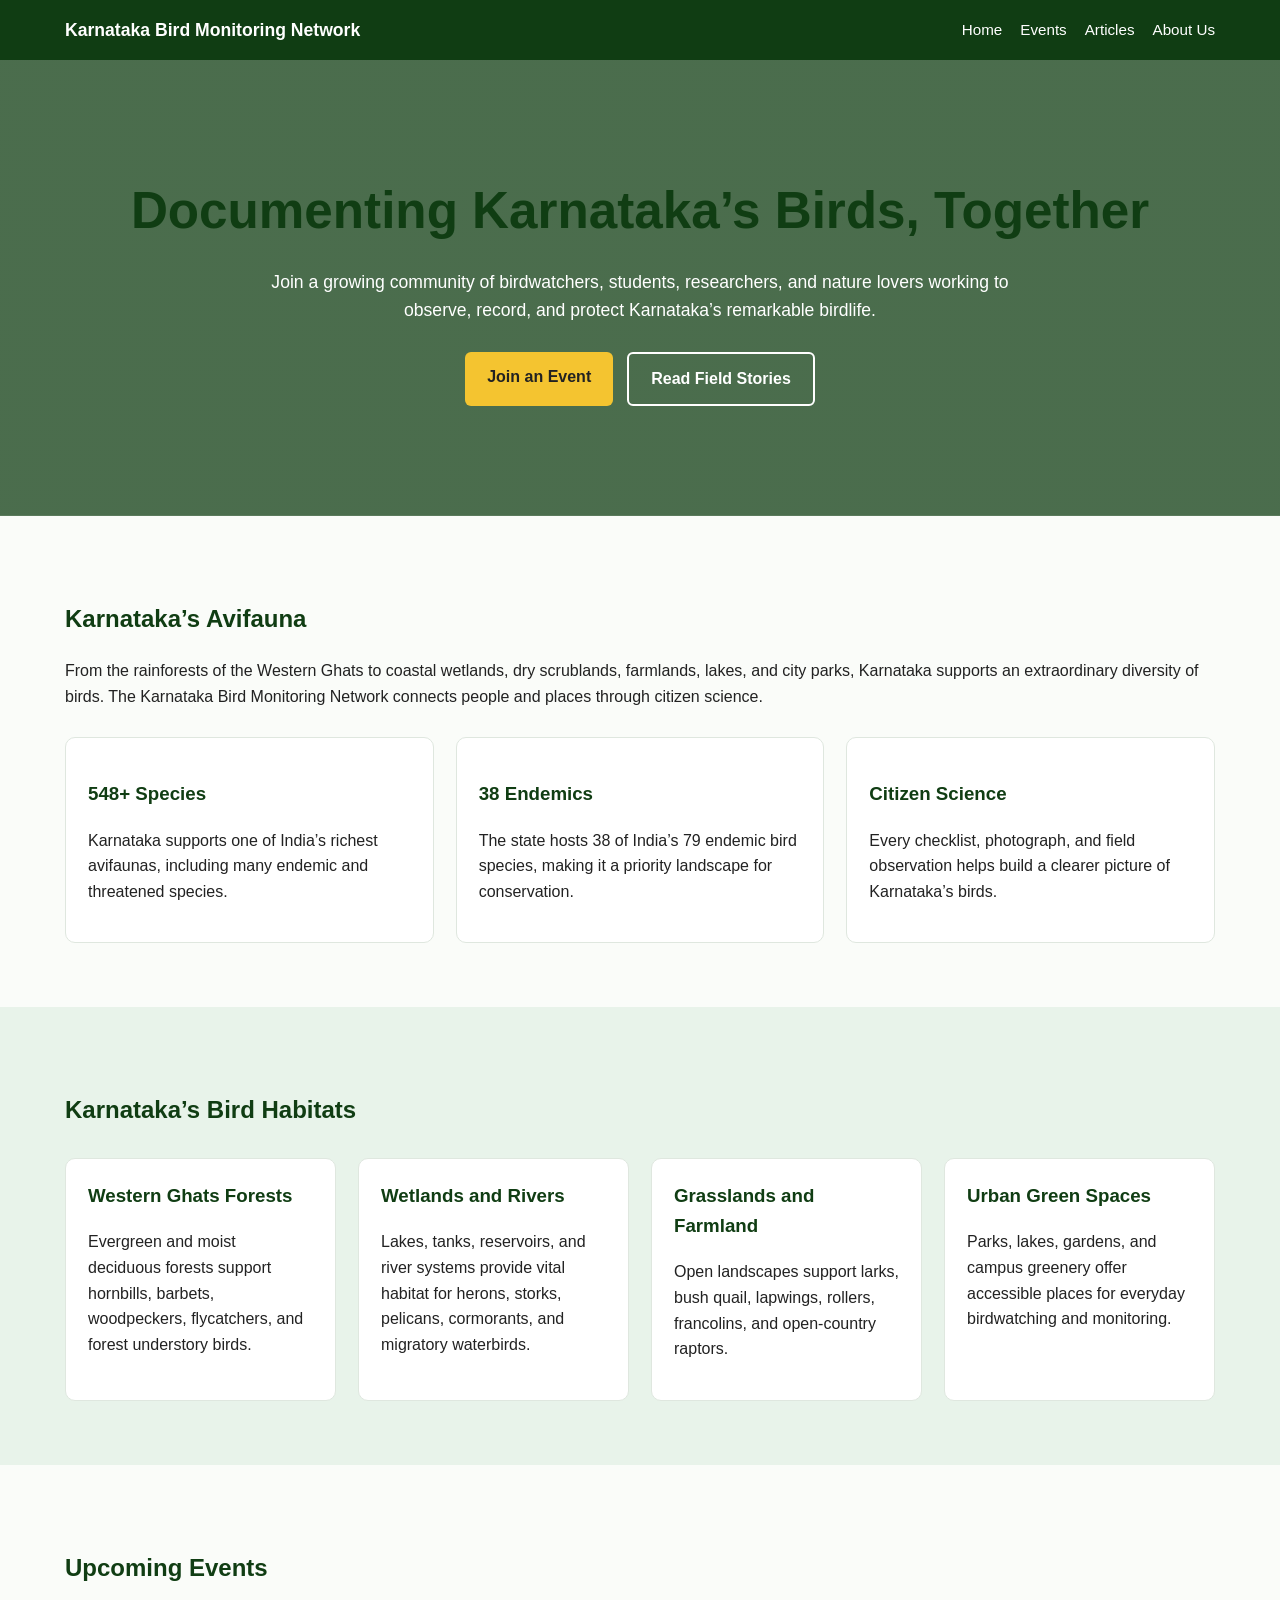
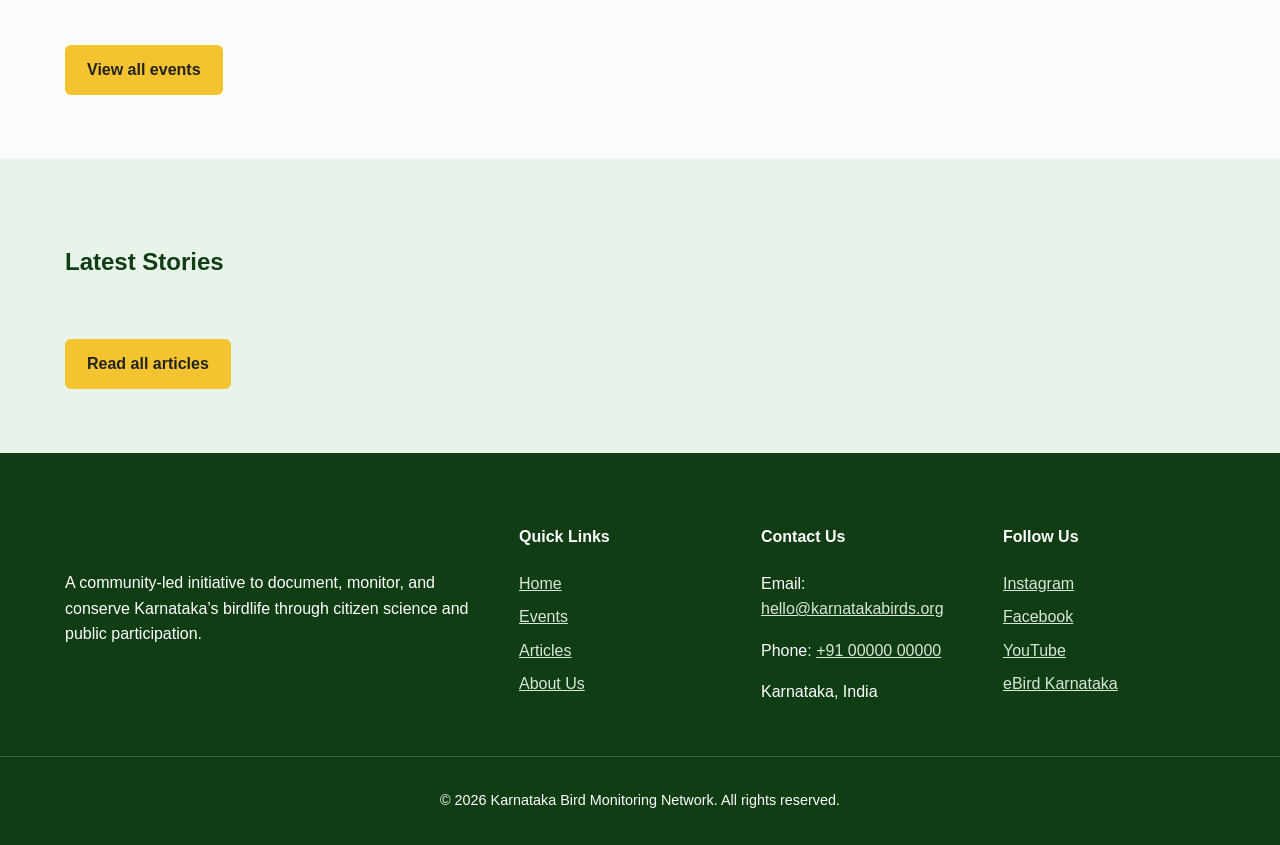
==== index.html @ 4a41b72b "initial" ====
<!DOCTYPE html>
<html lang="en">
<head>
  <meta charset="UTF-8" />
  <meta name="viewport" content="width=device-width, initial-scale=1.0" />
  <title>Karnataka Bird Monitoring Network</title>
  <meta name="description" content="Karnataka Bird Monitoring Network documents and conserves Karnataka’s birdlife through citizen science, monitoring, education, and community participation." />
  <link rel="stylesheet" href="css/style.css" />
</head>
<body>
  <header class="site-header">
    <div class="container header-inner">
      <a href="index.html" class="logo">Karnataka Bird Monitoring Network</a>
      <nav class="main-nav">
        <a href="index.html">Home</a>
        <a href="events.html">Events</a>
        <a href="articles.html">Articles</a>
        <a href="about.html">About Us</a>
      </nav>
    </div>
  </header>

  <section class="hero">
    <div class="container">
      <h1>Documenting Karnataka’s Birds, Together</h1>
      <p>
        Join a growing community of birdwatchers, students, researchers, and nature lovers
        working to observe, record, and protect Karnataka’s remarkable birdlife.
      </p>
      <div class="hero-actions">
        <a class="btn" href="events.html">Join an Event</a>
        <a class="btn btn-outline" href="articles.html">Read Field Stories</a>
      </div>
    </div>
  </section>

  <section class="section">
    <div class="container">
      <h2>Karnataka’s Avifauna</h2>
      <p>
        From the rainforests of the Western Ghats to coastal wetlands, dry scrublands,
        farmlands, lakes, and city parks, Karnataka supports an extraordinary diversity of birds.
        The Karnataka Bird Monitoring Network connects people and places through citizen science.
      </p>

      <div class="grid three">
        <div class="card">
          <h3>548+ Species</h3>
          <p>Karnataka supports one of India’s richest avifaunas, including many endemic and threatened species.</p>
        </div>
        <div class="card">
          <h3>38 Endemics</h3>
          <p>The state hosts 38 of India’s 79 endemic bird species, making it a priority landscape for conservation.</p>
        </div>
        <div class="card">
          <h3>Citizen Science</h3>
          <p>Every checklist, photograph, and field observation helps build a clearer picture of Karnataka’s birds.</p>
        </div>
      </div>
    </div>
  </section>

  <section class="section alt">
    <div class="container">
      <h2>Karnataka’s Bird Habitats</h2>
      <div class="grid four">
        <div class="habitat-card">
          <h3>Western Ghats Forests</h3>
          <p>Evergreen and moist deciduous forests support hornbills, barbets, woodpeckers, flycatchers, and forest understory birds.</p>
        </div>
        <div class="habitat-card">
          <h3>Wetlands and Rivers</h3>
          <p>Lakes, tanks, reservoirs, and river systems provide vital habitat for herons, storks, pelicans, cormorants, and migratory waterbirds.</p>
        </div>
        <div class="habitat-card">
          <h3>Grasslands and Farmland</h3>
          <p>Open landscapes support larks, bush quail, lapwings, rollers, francolins, and open-country raptors.</p>
        </div>
        <div class="habitat-card">
          <h3>Urban Green Spaces</h3>
          <p>Parks, lakes, gardens, and campus greenery offer accessible places for everyday birdwatching and monitoring.</p>
        </div>
      </div>
    </div>
  </section>

  <section class="section">
    <div class="container">
      <h2>Upcoming Events</h2>
      <div id="home-upcoming-events" class="event-grid"></div>
      <a class="btn" href="events.html">View all events</a>
    </div>
  </section>

  <section class="section alt">
    <div class="container">
      <h2>Latest Stories</h2>
      <div id="home-latest-articles" class="article-grid"></div>
      <a class="btn" href="articles.html">Read all articles</a>
    </div>
  </section>

  <footer class="site-footer">
    <div class="container footer-grid">
      <div>
        <h3>Karnataka Bird Monitoring Network</h3>
        <p>A community-led initiative to document, monitor, and conserve Karnataka’s birdlife through citizen science and public participation.</p>
      </div>

      <div>
        <h4>Quick Links</h4>
        <ul>
          <li><a href="index.html">Home</a></li>
          <li><a href="events.html">Events</a></li>
          <li><a href="articles.html">Articles</a></li>
          <li><a href="about.html">About Us</a></li>
        </ul>
      </div>

      <div>
        <h4>Contact Us</h4>
        <p>Email: <a href="mailto:hello@karnatakabirds.org">hello@karnatakabirds.org</a></p>
        <p>Phone: <a href="tel:+910000000000">+91 00000 00000</a></p>
        <p>Karnataka, India</p>
      </div>

      <div>
        <h4>Follow Us</h4>
        <ul>
          <li><a href="#">Instagram</a></li>
          <li><a href="#">Facebook</a></li>
          <li><a href="#">YouTube</a></li>
          <li><a href="https://ebird.org/region/IN-KA" target="_blank" rel="noopener">eBird Karnataka</a></li>
        </ul>
      </div>
    </div>

    <div class="footer-bottom">
      <div class="container">
        <p>© <span id="year"></span> Karnataka Bird Monitoring Network. All rights reserved.</p>
      </div>
    </div>
  </footer>

  <script src="js/data.js"></script>
  <script src="js/events.js"></script>
  <script src="js/articles.js"></script>
  <script>
    document.getElementById("year").textContent = new Date().getFullYear();
  </script>
</body>
</html>
---- css/style.css ----
:root {
  --green: #1b5e20;
  --green-dark: #103d13;
  --green-light: #e8f3ea;
  --text: #222;
  --muted: #5f6b5f;
  --white: #fff;
  --border: #dfe7df;
}

* {
  box-sizing: border-box;
}

body {
  margin: 0;
  font-family: Arial, Helvetica, sans-serif;
  color: var(--text);
  background: #fafcf9;
  line-height: 1.6;
}

img {
  max-width: 100%;
  display: block;
}

a {
  color: var(--green);
}

.container {
  width: min(1150px, 92%);
  margin: 0 auto;
}

.site-header {
  background: var(--green-dark);
  color: var(--white);
  padding: 16px 0;
}

.header-inner {
  display: flex;
  align-items: center;
  justify-content: space-between;
  gap: 20px;
  flex-wrap: wrap;
}

.logo {
  color: var(--white);
  font-weight: bold;
  text-decoration: none;
  font-size: 1.1rem;
}

.main-nav {
  display: flex;
  gap: 18px;
  flex-wrap: wrap;
}

.main-nav a {
  color: var(--white);
  text-decoration: none;
  font-size: 0.95rem;
}

.main-nav a.active,
.main-nav a:hover {
  text-decoration: underline;
}

.hero {
  background:
    linear-gradient(rgba(16, 61, 19, 0.75), rgba(16, 61, 19, 0.75)),
    url("https://images.unsplash.com/photo-1500534623283-312aade485b7?auto=format&fit=crop&w=1600&q=70");
  background-size: cover;
  background-position: center;
  color: var(--white);
  padding: 110px 0;
  text-align: center;
}

.hero h1 {
  font-size: clamp(2rem, 5vw, 3.2rem);
  margin: 0 0 16px;
}

.hero p {
  max-width: 760px;
  margin: 0 auto 28px;
  font-size: 1.1rem;
}

.hero-actions {
  display: flex;
  gap: 14px;
  justify-content: center;
  flex-wrap: wrap;
}

.btn {
  display: inline-block;
  background: #f4c430;
  color: #222;
  padding: 12px 22px;
  border-radius: 6px;
  text-decoration: none;
  font-weight: bold;
  border: none;
  cursor: pointer;
}

.btn-outline {
  background: transparent;
  color: var(--white);
  border: 2px solid var(--white);
}

.section {
  padding: 64px 0;
}

.section.alt {
  background: var(--green-light);
}

h1,
h2,
h3 {
  color: var(--green-dark);
}

.grid {
  display: grid;
  gap: 22px;
  margin-top: 28px;
}

.grid.two {
  grid-template-columns: repeat(2, 1fr);
}

.grid.three {
  grid-template-columns: repeat(3, 1fr);
}

.grid.four {
  grid-template-columns: repeat(4, 1fr);
}

.card,
.habitat-card,
.event-card,
.article-card {
  background: var(--white);
  border: 1px solid var(--border);
  border-radius: 10px;
  padding: 22px;
}

.habitat-card h3 {
  margin-top: 0;
}

.event-grid,
.article-grid {
  display: grid;
  grid-template-columns: repeat(3, 1fr);
  gap: 22px;
  margin: 28px 0 30px;
}

.event-card img,
.article-card img {
  width: 100%;
  height: 190px;
  object-fit: cover;
  border-radius: 8px;
  margin-bottom: 14px;
}

.event-meta,
.article-meta {
  color: var(--muted);
  font-size: 0.9rem;
  margin-bottom: 8px;
}

.tag {
  display: inline-block;
  background: var(--green-light);
  color: var(--green-dark);
  padding: 4px 10px;
  border-radius: 999px;
  font-size: 0.8rem;
  margin-bottom: 10px;
}

.event-filters,
.article-filters {
  display: flex;
  gap: 10px;
  flex-wrap: wrap;
  margin: 22px 0;
}

.filter-btn {
  background: var(--white);
  border: 1px solid var(--border);
  padding: 9px 16px;
  border-radius: 999px;
  cursor: pointer;
}

.filter-btn.active {
  background: var(--green);
  color: var(--white);
  border-color: var(--green);
}

.page {
  padding: 55px 0 75px;
}

.event-hero,
.article-hero {
  width: 100%;
  height: 340px;
  object-fit: cover;
  border-radius: 10px;
  margin-bottom: 25px;
}

.event-stats,
.article-stats {
  display: grid;
  grid-template-columns: repeat(4, 1fr);
  gap: 16px;
  margin: 28px 0;
}

.stat-card {
  background: var(--green-light);
  border-radius: 10px;
  padding: 20px;
  text-align: center;
}

.stat-card strong {
  display: block;
  font-size: 1.7rem;
  color: var(--green-dark);
}

.gallery {
  display: grid;
  grid-template-columns: repeat(3, 1fr);
  gap: 14px;
  margin-top: 20px;
}

.gallery img {
  width: 100%;
  height: 190px;
  object-fit: cover;
  border-radius: 8px;
}

.site-footer {
  background: var(--green-dark);
  color: var(--white);
  padding: 50px 0 0;
}

.footer-grid {
  display: grid;
  grid-template-columns: 2fr 1fr 1fr 1fr;
  gap: 30px;
}

.site-footer a {
  color: #d8e8d8;
}

.site-footer ul {
  list-style: none;
  padding: 0;
  margin: 0;
}

.site-footer li {
  margin-bottom: 8px;
}

.footer-bottom {
  margin-top: 35px;
  border-top: 1px solid rgba(255, 255, 255, 0.2);
  padding: 18px 0;
  text-align: center;
  font-size: 0.9rem;
}

@media (max-width: 900px) {
  .grid.three,
  .grid.four,
  .event-grid,
  .article-grid,
  .event-stats,
  .article-stats,
  .gallery {
    grid-template-columns: repeat(2, 1fr);
  }

  .footer-grid {
    grid-template-columns: 1fr 1fr;
  }
}

@media (max-width: 600px) {
  .grid.two,
  .grid.three,
  .grid.four,
  .event-grid,
  .article-grid,
  .event-stats,
  .article-stats,
  .gallery,
  .footer-grid {
    grid-template-columns: 1fr;
  }

  .hero {
    padding: 75px 0;
  }
}
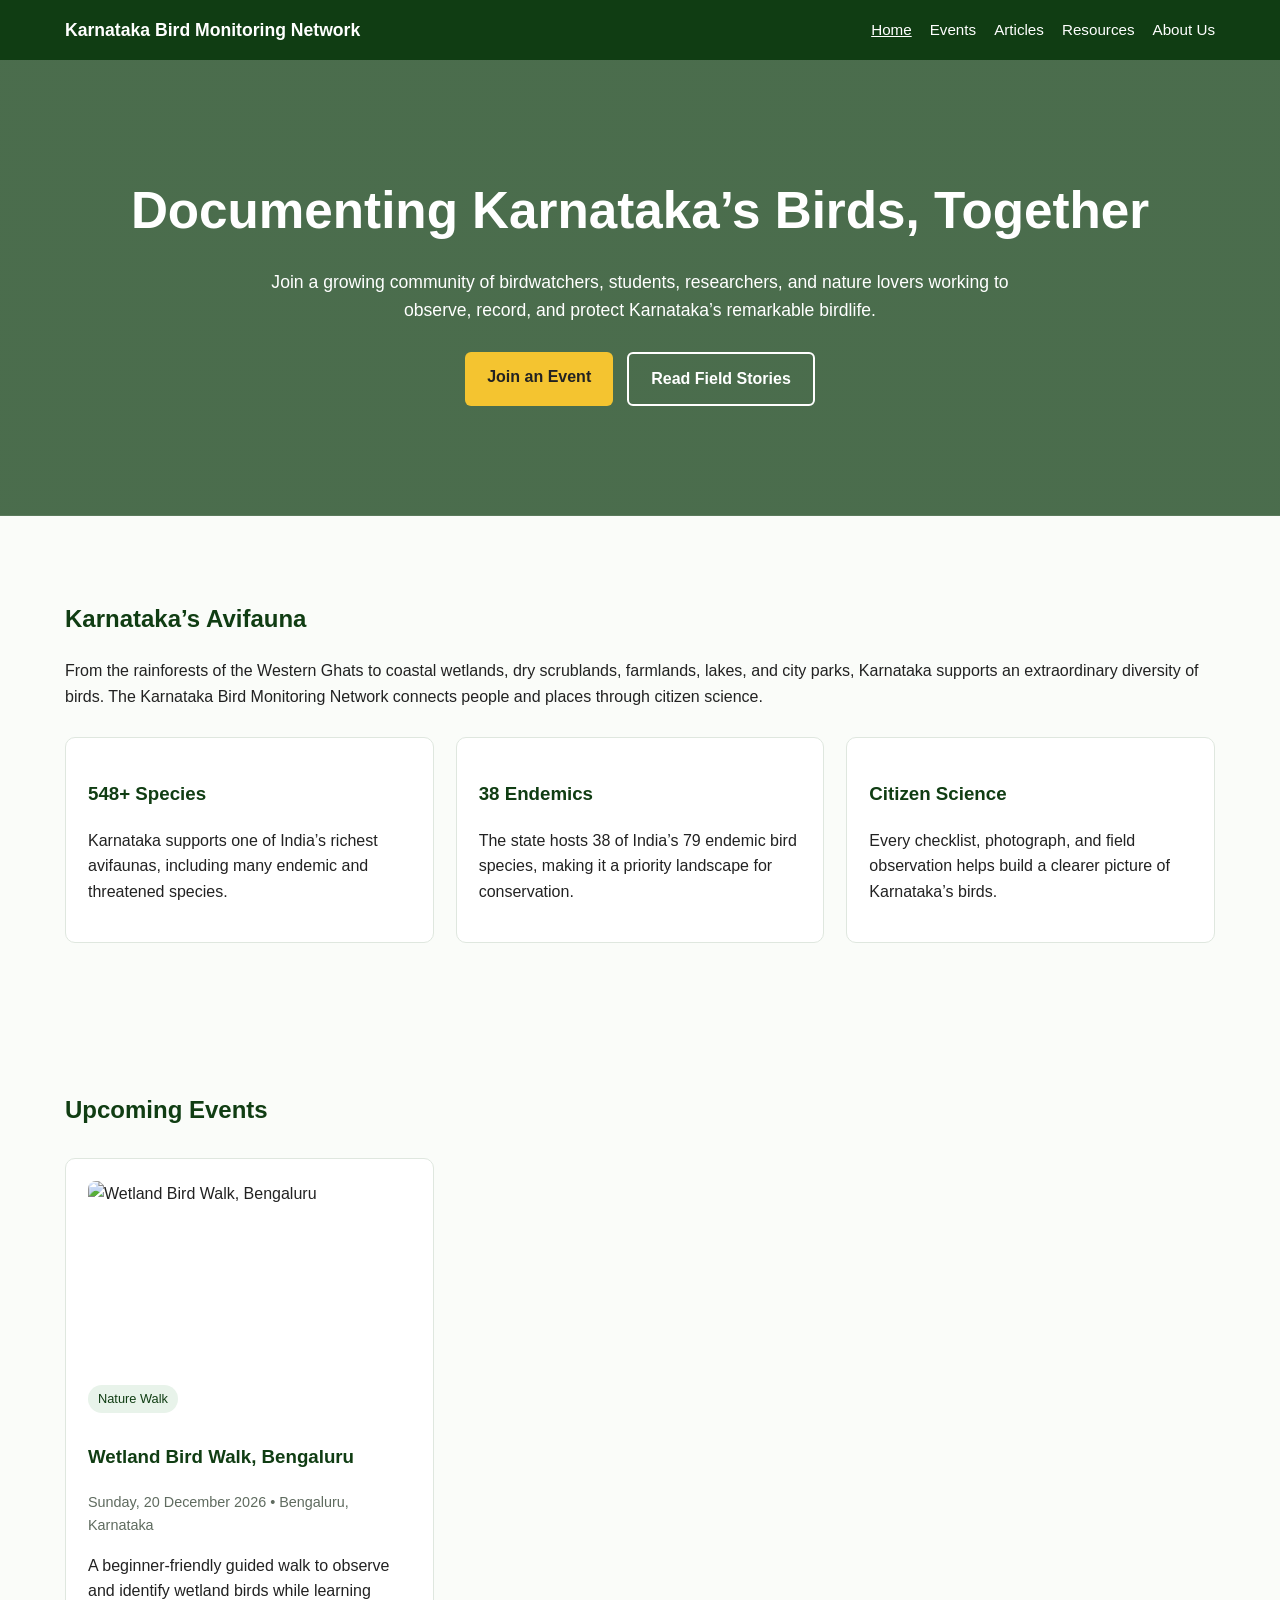
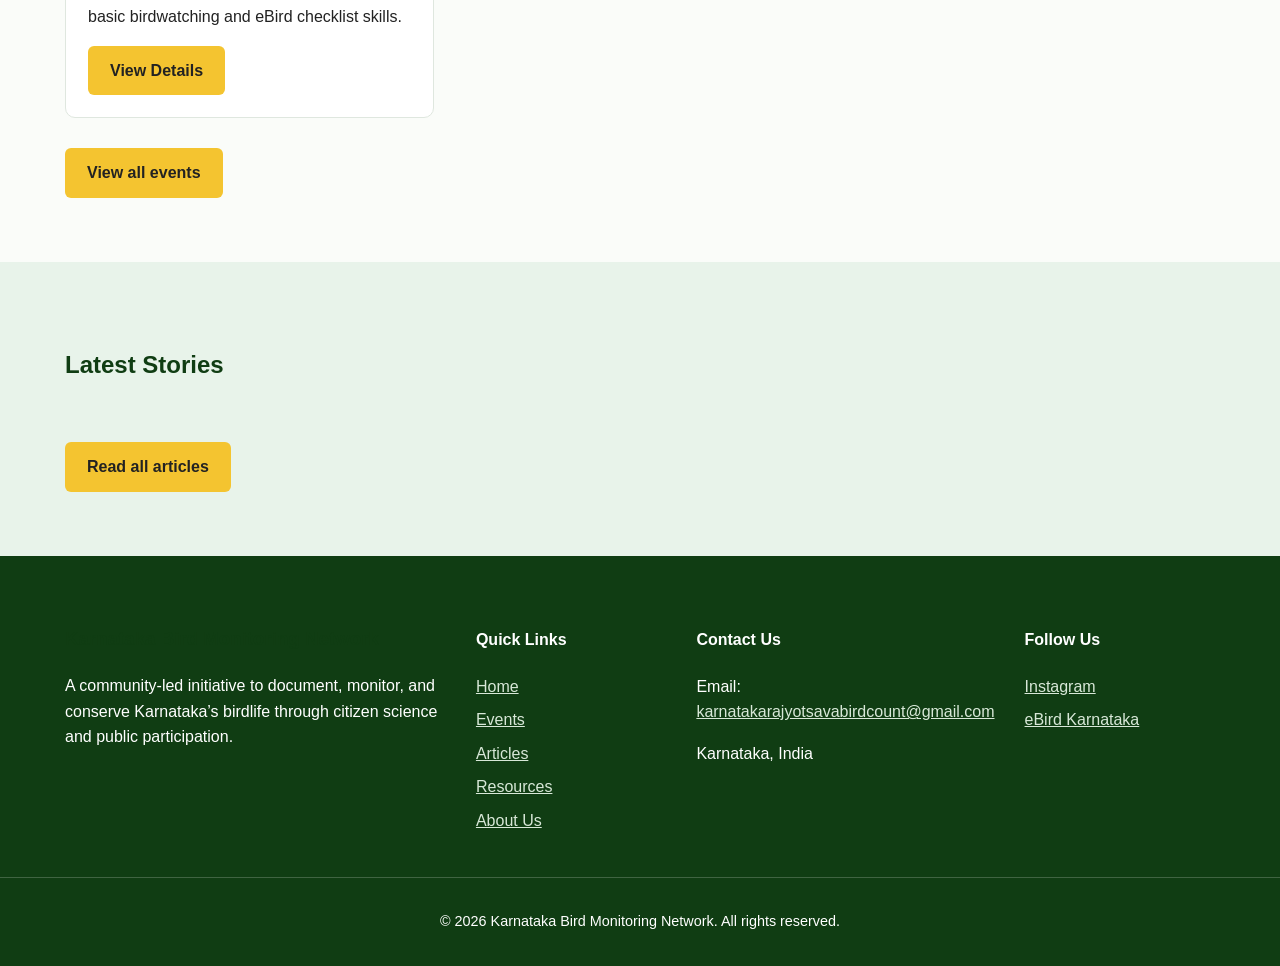
==== commit 15a06ee1: "added json approach" ====
--- a/index.html
+++ b/index.html
@@ -8,17 +8,7 @@
   <link rel="stylesheet" href="css/style.css" />
 </head>
 <body>
-  <header class="site-header">
-    <div class="container header-inner">
-      <a href="index.html" class="logo">Karnataka Bird Monitoring Network</a>
-      <nav class="main-nav">
-        <a href="index.html">Home</a>
-        <a href="events.html">Events</a>
-        <a href="articles.html">Articles</a>
-        <a href="about.html">About Us</a>
-      </nav>
-    </div>
-  </header>
+  <div id="site-header"></div>
 
   <section class="hero">
     <div class="container">
@@ -60,30 +50,6 @@
     </div>
   </section>
 
-  <section class="section alt">
-    <div class="container">
-      <h2>Karnataka’s Bird Habitats</h2>
-      <div class="grid four">
-        <div class="habitat-card">
-          <h3>Western Ghats Forests</h3>
-          <p>Evergreen and moist deciduous forests support hornbills, barbets, woodpeckers, flycatchers, and forest understory birds.</p>
-        </div>
-        <div class="habitat-card">
-          <h3>Wetlands and Rivers</h3>
-          <p>Lakes, tanks, reservoirs, and river systems provide vital habitat for herons, storks, pelicans, cormorants, and migratory waterbirds.</p>
-        </div>
-        <div class="habitat-card">
-          <h3>Grasslands and Farmland</h3>
-          <p>Open landscapes support larks, bush quail, lapwings, rollers, francolins, and open-country raptors.</p>
-        </div>
-        <div class="habitat-card">
-          <h3>Urban Green Spaces</h3>
-          <p>Parks, lakes, gardens, and campus greenery offer accessible places for everyday birdwatching and monitoring.</p>
-        </div>
-      </div>
-    </div>
-  </section>
-
   <section class="section">
     <div class="container">
       <h2>Upcoming Events</h2>
@@ -100,53 +66,11 @@
     </div>
   </section>
 
-  <footer class="site-footer">
-    <div class="container footer-grid">
-      <div>
-        <h3>Karnataka Bird Monitoring Network</h3>
-        <p>A community-led initiative to document, monitor, and conserve Karnataka’s birdlife through citizen science and public participation.</p>
-      </div>
+  <div id="site-footer"></div>
 
-      <div>
-        <h4>Quick Links</h4>
-        <ul>
-          <li><a href="index.html">Home</a></li>
-          <li><a href="events.html">Events</a></li>
-          <li><a href="articles.html">Articles</a></li>
-          <li><a href="about.html">About Us</a></li>
-        </ul>
-      </div>
-
-      <div>
-        <h4>Contact Us</h4>
-        <p>Email: <a href="mailto:hello@karnatakabirds.org">hello@karnatakabirds.org</a></p>
-        <p>Phone: <a href="tel:+910000000000">+91 00000 00000</a></p>
-        <p>Karnataka, India</p>
-      </div>
-
-      <div>
-        <h4>Follow Us</h4>
-        <ul>
-          <li><a href="#">Instagram</a></li>
-          <li><a href="#">Facebook</a></li>
-          <li><a href="#">YouTube</a></li>
-          <li><a href="https://ebird.org/region/IN-KA" target="_blank" rel="noopener">eBird Karnataka</a></li>
-        </ul>
-      </div>
-    </div>
-
-    <div class="footer-bottom">
-      <div class="container">
-        <p>© <span id="year"></span> Karnataka Bird Monitoring Network. All rights reserved.</p>
-      </div>
-    </div>
-  </footer>
-
+  <script src="js/layout.js"></script>
   <script src="js/data.js"></script>
-  <script src="js/events.js"></script>
+  <script src="js/event.js"></script>
   <script src="js/articles.js"></script>
-  <script>
-    document.getElementById("year").textContent = new Date().getFullYear();
-  </script>
 </body>
 </html>
--- a/css/style.css
+++ b/css/style.css
@@ -86,6 +86,7 @@
 .hero h1 {
   font-size: clamp(2rem, 5vw, 3.2rem);
   margin: 0 0 16px;
+  color: var(--white);
 }
 
 .hero p {
@@ -255,18 +256,151 @@
   color: var(--green-dark);
 }
 
-.gallery {
-  display: grid;
-  grid-template-columns: repeat(3, 1fr);
+.carousel {
+  margin-top: 20px;
+}
+
+.carousel-track {
+  display: flex;
+  overflow-x: auto;
+  scroll-snap-type: x mandatory;
+  scroll-behavior: smooth;
+  scrollbar-width: none;
+  -webkit-overflow-scrolling: touch;
+}
+
+.carousel-track::-webkit-scrollbar {
+  display: none;
+}
+
+.carousel-page {
+  display: grid;
+  grid-template-columns: repeat(3, minmax(0, 1fr));
+  flex: 0 0 100%;
+  min-width: 0;
+  scroll-snap-align: start;
   gap: 14px;
-  margin-top: 20px;
-}
-
-.gallery img {
+}
+
+.carousel-item {
+  min-width: 0;
+}
+
+.gallery-image {
+  margin: 0;
+}
+
+.gallery-carousel .gallery-image img {
   width: 100%;
-  height: 190px;
+  height: clamp(180px, 20vw, 300px);
   object-fit: cover;
   border-radius: 8px;
+}
+
+.photo-credit {
+  margin-top: 6px;
+  color: var(--muted);
+  font-size: 0.85rem;
+}
+
+.carousel-controls {
+  display: flex;
+  justify-content: center;
+  gap: 12px;
+  margin-top: 14px;
+}
+
+.carousel-control {
+  display: grid;
+  width: 42px;
+  height: 42px;
+  place-items: center;
+  padding: 0;
+  border: 1px solid var(--green);
+  border-radius: 50%;
+  background: var(--green);
+  color: var(--white);
+  font: inherit;
+  font-size: 1.5rem;
+  font-weight: bold;
+  cursor: pointer;
+}
+
+.carousel-control:hover,
+.carousel-control:focus-visible {
+  background: var(--green-dark);
+}
+
+.event-subnav {
+  display: flex;
+  gap: 10px;
+  overflow-x: auto;
+  padding: 14px 0;
+  margin: 20px 0 32px;
+  border-top: 1px solid var(--border);
+  border-bottom: 1px solid var(--border);
+  scroll-behavior: smooth;
+}
+
+.event-subnav a {
+  flex: 0 0 auto;
+  padding: 8px 14px;
+  border-radius: 999px;
+  background: var(--green-light);
+  text-decoration: none;
+  font-weight: bold;
+}
+
+.event-details-grid {
+  display: grid;
+  grid-template-columns: 1fr;
+  gap: 18px;
+  margin: 28px 0;
+}
+
+.event-detail-section,
+.testimonial-card {
+  margin: 0;
+  padding: 22px;
+  border: 1px solid var(--border);
+  border-radius: 10px;
+  background: var(--white);
+  scroll-margin-top: 20px;
+}
+
+.event-detail-section h2,
+.event-report-section h2,
+.banner-cta h2 {
+  margin-top: 0;
+}
+
+.event-report-section {
+  margin: 36px 0;
+}
+
+.testimonial-card cite {
+  color: var(--muted);
+  font-style: normal;
+  font-weight: bold;
+}
+
+.testimonial-carousel .testimonial-card {
+  height: 100%;
+}
+
+.banner-cta {
+  display: flex;
+  align-items: center;
+  justify-content: space-between;
+  gap: 24px;
+  margin: 32px 0;
+  padding: 28px;
+  border-radius: 10px;
+  background: var(--green-light);
+}
+
+.banner-cta p {
+  margin-bottom: 0;
 }
 
 .site-footer {
@@ -304,13 +438,16 @@
 }
 
 @media (max-width: 900px) {
+  .carousel-page {
+    grid-template-columns: repeat(2, minmax(0, 1fr));
+  }
+
   .grid.three,
   .grid.four,
   .event-grid,
   .article-grid,
   .event-stats,
-  .article-stats,
-  .gallery {
+  .article-stats {
     grid-template-columns: repeat(2, 1fr);
   }
 
@@ -320,6 +457,10 @@
 }
 
 @media (max-width: 600px) {
+  .carousel-page {
+    grid-template-columns: 1fr;
+  }
+
   .grid.two,
   .grid.three,
   .grid.four,
@@ -327,11 +468,15 @@
   .article-grid,
   .event-stats,
   .article-stats,
-  .gallery,
   .footer-grid {
     grid-template-columns: 1fr;
   }
 
+  .banner-cta {
+    align-items: flex-start;
+    flex-direction: column;
+  }
+
   .hero {
     padding: 75px 0;
   }
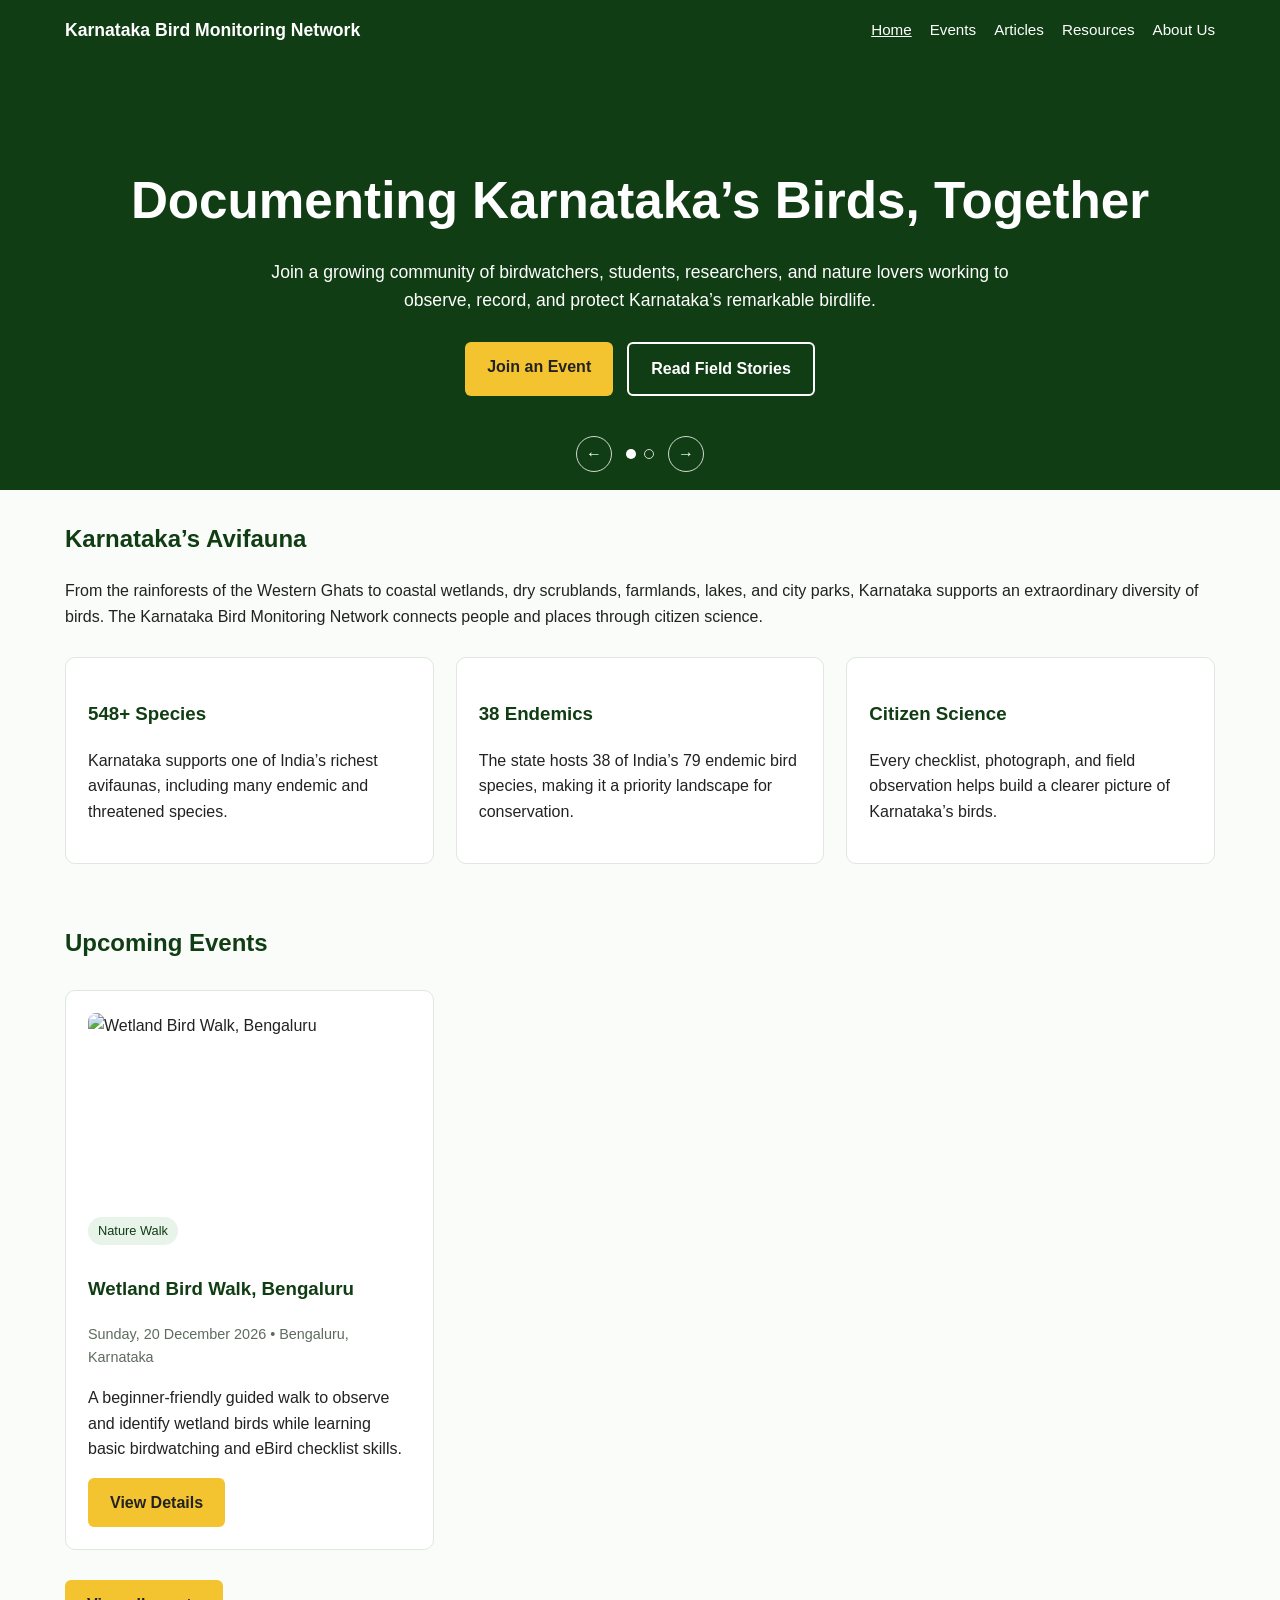
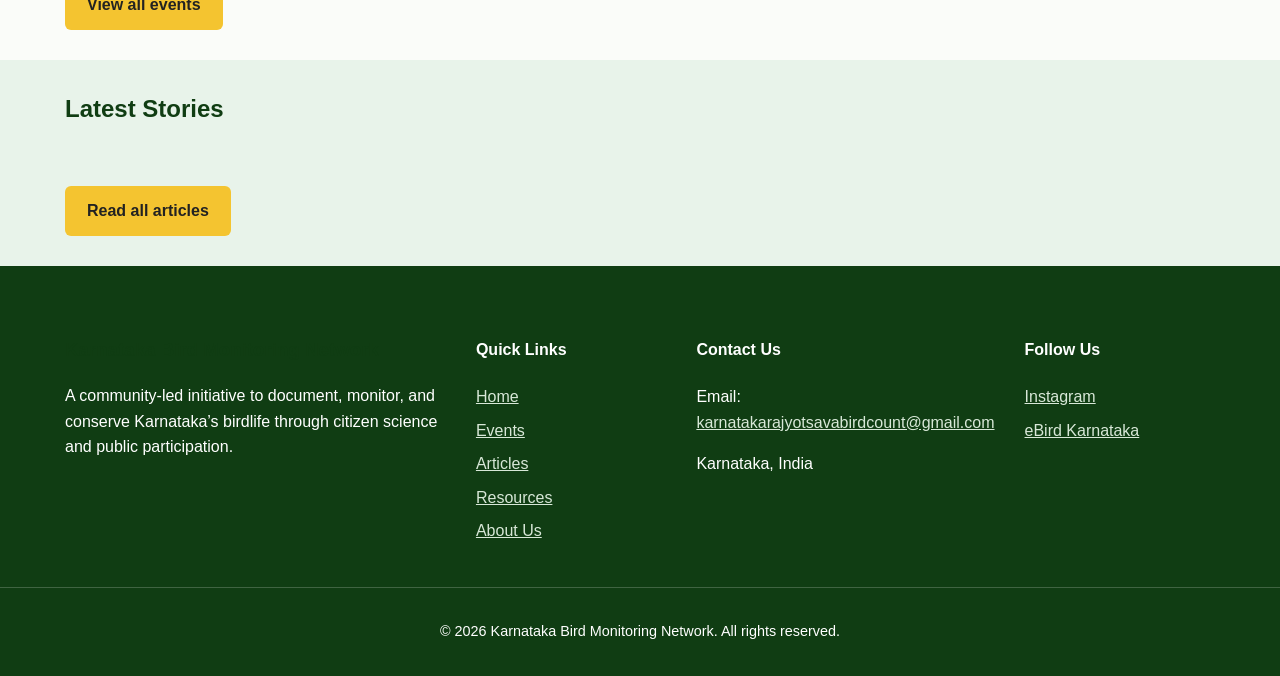
==== commit 71324a66: "home page changes" ====
--- a/index.html
+++ b/index.html
@@ -7,20 +7,43 @@
   <meta name="description" content="Karnataka Bird Monitoring Network documents and conserves Karnataka’s birdlife through citizen science, monitoring, education, and community participation." />
   <link rel="stylesheet" href="css/style.css" />
 </head>
-<body>
+<body class="home-page">
   <div id="site-header"></div>
 
-  <section class="hero">
-    <div class="container">
-      <h1>Documenting Karnataka’s Birds, Together</h1>
-      <p>
-        Join a growing community of birdwatchers, students, researchers, and nature lovers
-        working to observe, record, and protect Karnataka’s remarkable birdlife.
-      </p>
-      <div class="hero-actions">
-        <a class="btn" href="events.html">Join an Event</a>
-        <a class="btn btn-outline" href="articles.html">Read Field Stories</a>
+  <section class="hero" data-hero-carousel role="region" aria-roledescription="carousel" aria-label="Featured announcements">
+    <div class="hero-slide is-active" data-hero-slide>
+      <div class="container">
+        <h1>Documenting Karnataka’s Birds, Together</h1>
+        <p>
+          Join a growing community of birdwatchers, students, researchers, and nature lovers
+          working to observe, record, and protect Karnataka’s remarkable birdlife.
+        </p>
+        <div class="hero-actions">
+          <a class="btn" href="events.html">Join an Event</a>
+          <a class="btn btn-outline" href="articles.html">Read Field Stories</a>
+        </div>
       </div>
+    </div>
+    <div class="hero-slide hero-slide--contest" data-hero-slide hidden>
+      <div class="container">
+        <div class="contest-mark" aria-hidden="true">KBMN</div>
+        <h1>Help Design Our New Logo</h1>
+        <p>
+          We’re inviting the birding community to imagine a fresh identity for the Karnataka Bird
+          Monitoring Network. Share your creativity and help shape a logo that celebrates Karnataka’s birds.
+        </p>
+        <div class="hero-actions">
+          <a class="btn" href="https://forms.gle/GmUYFaZKBps8eegh6" target="_blank" rel="noopener noreferrer">Join the Contest</a>
+        </div>
+      </div>
+    </div>
+    <div class="hero-carousel-controls" aria-label="Banner controls">
+      <button class="hero-carousel-control" type="button" data-hero-previous aria-label="Previous banner">&larr;</button>
+      <div class="hero-carousel-indicators">
+        <button class="hero-carousel-indicator is-active" type="button" data-hero-indicator="0" aria-label="Show banner 1" aria-current="true"></button>
+        <button class="hero-carousel-indicator" type="button" data-hero-indicator="1" aria-label="Show banner 2"></button>
+      </div>
+      <button class="hero-carousel-control" type="button" data-hero-next aria-label="Next banner">&rarr;</button>
     </div>
   </section>
 
@@ -72,5 +95,6 @@
   <script src="js/data.js"></script>
   <script src="js/event.js"></script>
   <script src="js/articles.js"></script>
+  <script src="js/home.js"></script>
 </body>
 </html>
--- a/css/style.css
+++ b/css/style.css
@@ -73,14 +73,31 @@
 }
 
 .hero {
+  position: relative;
+  color: var(--white);
+  background: var(--green-dark);
+  text-align: center;
+}
+
+.hero-slide {
+  display: none;
+  min-height: 390px;
+  padding: 100px 0 94px;
   background:
     linear-gradient(rgba(16, 61, 19, 0.75), rgba(16, 61, 19, 0.75)),
-    url("https://images.unsplash.com/photo-1500534623283-312aade485b7?auto=format&fit=crop&w=1600&q=70");
-  background-size: cover;
-  background-position: center;
-  color: var(--white);
-  padding: 110px 0;
-  text-align: center;
+    url("https://images.unsplash.com/photo-1500534623283-312aade485b7?auto=format&fit=crop&w=1600&q=70") center / cover;
+}
+
+.hero-slide.is-active {
+  display: block;
+}
+
+.hero-slide[hidden] {
+  display: none;
+}
+
+.hero-slide--contest {
+  background: linear-gradient(120deg, #103d13, #28733a);
 }
 
 .hero h1 {
@@ -100,6 +117,66 @@
   gap: 14px;
   justify-content: center;
   flex-wrap: wrap;
+}
+
+.contest-mark {
+  display: grid;
+  width: 62px;
+  height: 62px;
+  place-items: center;
+  margin: 0 auto 14px;
+  border: 2px solid rgba(255, 255, 255, 0.8);
+  border-radius: 50%;
+  font-size: 0.8rem;
+  font-weight: bold;
+  letter-spacing: 0.05em;
+}
+
+.hero-carousel-controls {
+  position: absolute;
+  right: 0;
+  bottom: 18px;
+  left: 0;
+  display: flex;
+  align-items: center;
+  justify-content: center;
+  gap: 14px;
+}
+
+.hero-carousel-control,
+.hero-carousel-indicator {
+  border: 1px solid rgba(255, 255, 255, 0.8);
+  background: transparent;
+  color: var(--white);
+  cursor: pointer;
+}
+
+.hero-carousel-control {
+  display: grid;
+  width: 36px;
+  height: 36px;
+  place-items: center;
+  border-radius: 50%;
+  font: inherit;
+}
+
+.hero-carousel-control:hover,
+.hero-carousel-control:focus-visible,
+.hero-carousel-indicator.is-active {
+  background: var(--white);
+  color: var(--green-dark);
+}
+
+.hero-carousel-indicators {
+  display: flex;
+  gap: 8px;
+}
+
+.hero-carousel-indicator {
+  width: 10px;
+  height: 10px;
+  padding: 0;
+  border-radius: 50%;
 }
 
 .btn {
@@ -124,6 +201,14 @@
   padding: 64px 0;
 }
 
+.home-page > .section {
+  padding: 30px 0;
+}
+
+.home-page > .section h2:first-child {
+  margin-top: 0;
+}
+
 .section.alt {
   background: var(--green-light);
 }
@@ -457,6 +542,11 @@
 }
 
 @media (max-width: 600px) {
+  .event-hero {
+    height: auto;
+    object-fit: contain;
+  }
+
   .carousel-page {
     grid-template-columns: 1fr;
   }
@@ -477,7 +567,8 @@
     flex-direction: column;
   }
 
-  .hero {
-    padding: 75px 0;
+  .hero-slide {
+    min-height: 370px;
+    padding: 70px 0 78px;
   }
 }
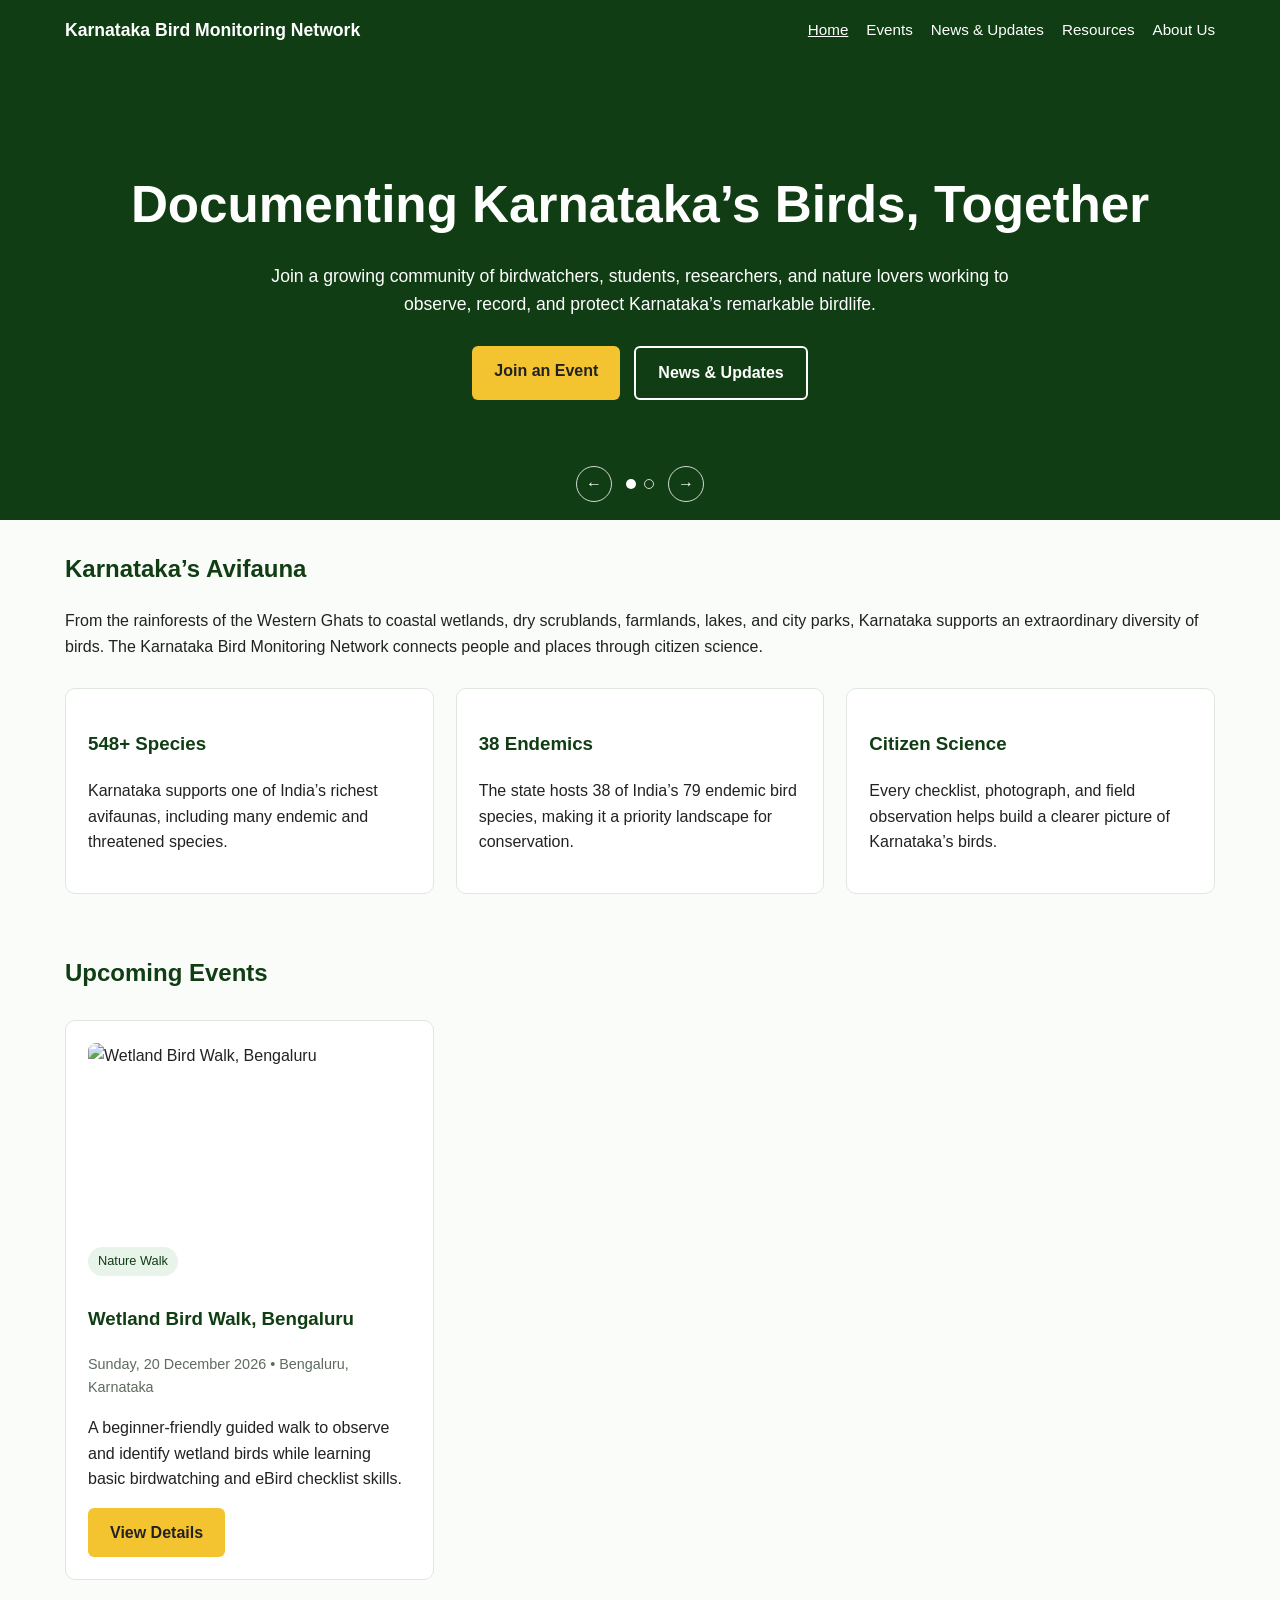
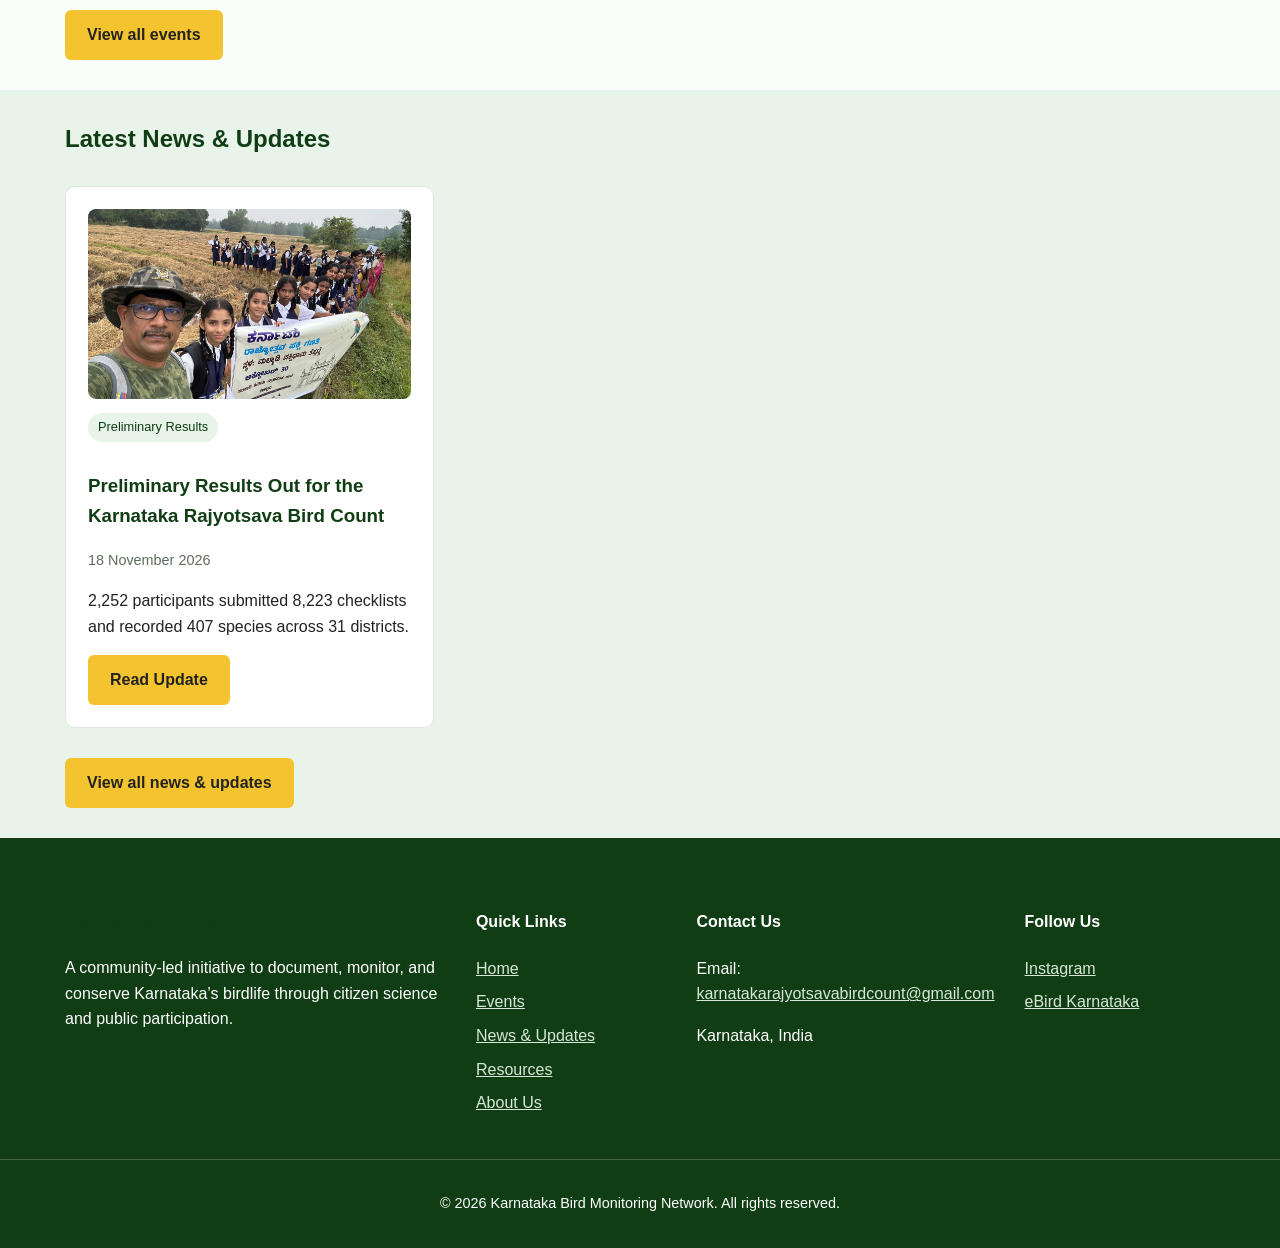
==== commit f926a448: "news and update" ====
--- a/index.html
+++ b/index.html
@@ -20,7 +20,7 @@
         </p>
         <div class="hero-actions">
           <a class="btn" href="events.html">Join an Event</a>
-          <a class="btn btn-outline" href="articles.html">Read Field Stories</a>
+          <a class="btn btn-outline" href="articles.html">News & Updates</a>
         </div>
       </div>
     </div>
@@ -83,9 +83,18 @@
 
   <section class="section alt">
     <div class="container">
-      <h2>Latest Stories</h2>
-      <div id="home-latest-articles" class="article-grid"></div>
-      <a class="btn" href="articles.html">Read all articles</a>
+      <h2>Latest News & Updates</h2>
+      <div class="article-grid">
+        <article class="article-card">
+          <img src="events/karnataka-rajyotsava-bird-count-2026/images/walk1.jpg" alt="Participants at the Karnataka Rajyotsava Bird Count" loading="lazy" />
+          <span class="tag">Preliminary Results</span>
+          <h3>Preliminary Results Out for the Karnataka Rajyotsava Bird Count</h3>
+          <p class="article-meta">18 November 2026</p>
+          <p>2,252 participants submitted 8,223 checklists and recorded 407 species across 31 districts.</p>
+          <a class="btn" href="articles.html">Read Update</a>
+        </article>
+      </div>
+      <a class="btn" href="articles.html">View all news & updates</a>
     </div>
   </section>
 
@@ -94,7 +103,6 @@
   <script src="js/layout.js"></script>
   <script src="js/data.js"></script>
   <script src="js/event.js"></script>
-  <script src="js/articles.js"></script>
   <script src="js/home.js"></script>
 </body>
 </html>
--- a/css/style.css
+++ b/css/style.css
@@ -81,15 +81,16 @@
 
 .hero-slide {
   display: none;
-  min-height: 390px;
-  padding: 100px 0 94px;
+  height: clamp(460px, 35vw, 540px);
+  padding: 70px 0 86px;
   background:
     linear-gradient(rgba(16, 61, 19, 0.75), rgba(16, 61, 19, 0.75)),
     url("https://images.unsplash.com/photo-1500534623283-312aade485b7?auto=format&fit=crop&w=1600&q=70") center / cover;
 }
 
 .hero-slide.is-active {
-  display: block;
+  display: grid;
+  align-items: center;
 }
 
 .hero-slide[hidden] {
@@ -309,6 +310,412 @@
 
 .page {
   padding: 55px 0 75px;
+}
+
+.news-heading {
+  max-width: 760px;
+  margin-bottom: 34px;
+}
+
+.news-heading h1 {
+  margin: 8px 0 10px;
+}
+
+.news-heading p {
+  color: var(--muted);
+  font-size: 1.05rem;
+}
+
+.news-update {
+  overflow: hidden;
+  border: 1px solid var(--border);
+  border-radius: 10px;
+  background: var(--white);
+}
+
+.news-update-header {
+  padding: 28px 32px 20px;
+  border-bottom: 1px solid var(--border);
+}
+
+.news-update-header h2 {
+  margin: 4px 0 0;
+  font-size: clamp(1.5rem, 3vw, 2.2rem);
+}
+
+.news-update-body {
+  padding: 24px 32px 32px;
+}
+
+.news-stats {
+  display: grid;
+  grid-template-columns: repeat(4, 1fr);
+  gap: 16px;
+  margin: 26px 0;
+}
+
+.news-section {
+  display: grid;
+  grid-template-columns: minmax(0, 1fr) minmax(280px, 0.75fr);
+  align-items: center;
+  gap: 28px;
+  margin-top: 32px;
+  padding-top: 32px;
+  border-top: 1px solid var(--border);
+}
+
+.news-section:first-of-type {
+  border-top: 0;
+}
+
+.news-section-content h3 {
+  margin-top: 0;
+}
+
+.news-section-image {
+  margin: 0;
+}
+
+.news-section-image img {
+  width: 100%;
+  height: 300px;
+  object-fit: cover;
+  border-radius: 8px;
+}
+
+.news-section-image figcaption {
+  margin-top: 8px;
+  color: var(--muted);
+  font-size: 0.9rem;
+}
+
+.report-banner {
+  display: flex;
+  align-items: center;
+  justify-content: space-between;
+  gap: 24px;
+  margin-top: 28px;
+  padding: 20px 24px;
+  border: 1px solid var(--border);
+  border-radius: 10px;
+  background: var(--green-light);
+}
+
+.report-banner h2 {
+  margin: 4px 0 0;
+  font-size: 1.15rem;
+}
+
+.report-banner .tag {
+  margin-bottom: 4px;
+  background: var(--white);
+}
+
+.report-page {
+  padding: 55px 0 75px;
+  background: #fafafa;
+}
+
+.preliminary-report {
+  max-width: 1000px;
+  margin: 0 auto;
+  background: var(--white);
+}
+
+.report-sheet {
+  min-height: 720px;
+  padding: 42px 48px;
+  border: 1px solid var(--border);
+  border-bottom: 0;
+  background: var(--white);
+}
+
+.report-sheet:last-of-type {
+  border-bottom: 1px solid var(--border);
+}
+
+.report-sheet h2,
+.report-header h1 {
+  color: #4a2020;
+}
+
+.report-sheet h2 {
+  margin: 0 0 12px;
+  font-size: 2rem;
+}
+
+.report-cover {
+  padding-top: 54px;
+}
+
+.report-topline {
+  height: 10px;
+  margin: -54px -48px 48px;
+  background: #dda943;
+}
+
+.report-header {
+  margin-bottom: 18px;
+}
+
+.report-header h1 {
+  margin: 8px 0 2px;
+  font-size: clamp(2rem, 5vw, 3rem);
+}
+
+.report-subtitle {
+  margin: 0;
+  color: var(--muted);
+  font-size: 1.1rem;
+}
+
+.report-lead {
+  max-width: 760px;
+  margin: 18px 0 20px;
+}
+
+.report-stats {
+  display: grid;
+  grid-template-columns: repeat(4, 1fr);
+  border: 1px solid #ccd7cc;
+  border-radius: 4px;
+  margin: 20px 0 24px;
+}
+
+.report-stats div {
+  display: flex;
+  min-height: 100px;
+  flex-direction: column;
+  align-items: center;
+  justify-content: center;
+  border-right: 1px solid #ccd7cc;
+}
+
+.report-stats div:last-child {
+  border-right: 0;
+}
+
+.report-stats strong {
+  color: #247d4b;
+  font-size: 2.2rem;
+  line-height: 1.1;
+}
+
+.report-stats span {
+  color: var(--muted);
+}
+
+.report-table-wrap {
+  overflow-x: auto;
+}
+
+.report-table {
+  width: 100%;
+  border-collapse: collapse;
+  background: var(--white);
+}
+
+.report-table th,
+.report-table td {
+  padding: 9px 10px;
+  border: 1px solid #bfc8bf;
+  text-align: left;
+}
+
+.report-table th {
+  background: #4a2020;
+  color: var(--white);
+}
+
+.report-table tbody tr:nth-child(even) {
+  background: #f7f8f6;
+}
+
+.report-table .report-total {
+  font-weight: bold;
+}
+
+.report-note {
+  margin-top: 16px;
+}
+
+.district-totals {
+  display: grid;
+  grid-template-columns: repeat(3, 1fr);
+  gap: 24px;
+  margin-top: 30px;
+}
+
+.district-chart h3 {
+  margin: 0 0 10px;
+  text-align: center;
+}
+
+.bar-row {
+  display: grid;
+  grid-template-columns: 112px 1fr 34px;
+  align-items: center;
+  gap: 6px;
+  height: 24px;
+  font-size: 0.72rem;
+}
+
+.bar-track {
+  height: 14px;
+  background: #eef1ee;
+}
+
+.bar-fill {
+  height: 100%;
+  background: #287b55;
+}
+
+.bar-row:nth-child(1) .bar-fill,
+.bar-row:nth-child(2) .bar-fill {
+  background: #d88a43;
+}
+
+.day-metrics {
+  display: grid;
+  grid-template-columns: repeat(3, 1fr);
+  gap: 18px;
+  margin: 24px 0 32px;
+}
+
+.day-metrics h3,
+.heatmap-block h3 {
+  text-align: center;
+}
+
+.day-bars {
+  display: flex;
+  height: 230px;
+  align-items: flex-end;
+  justify-content: space-around;
+  gap: 8px;
+  border-bottom: 1px solid #ccd4cc;
+}
+
+.day-bars span {
+  display: flex;
+  width: 22%;
+  height: var(--h);
+  flex-direction: column;
+  align-items: center;
+  justify-content: space-between;
+  background: #dda943;
+  border-radius: 3px 3px 0 0;
+  padding: 8px 2px 0;
+  color: #4a2020;
+  font-size: 0.82rem;
+}
+
+.day-bars span small {
+  margin-bottom: -24px;
+  color: var(--text);
+  white-space: nowrap;
+}
+
+.day-bars.orange span:nth-child(1) { background: #f3dca9; }
+.day-bars.orange span:nth-child(2) { background: #dda943; }
+.day-bars.orange span:nth-child(3) { background: #cf752f; }
+.day-bars.orange span:nth-child(4) { background: #8d3e21; }
+.day-bars.green span { background: #b8cf9e; }
+.day-bars.green span:nth-child(2) { background: #bd7e38; }
+.day-bars.green span:nth-child(3),
+.day-bars.green span:nth-child(4) { background: #b96d31; }
+
+.heatmap-intro {
+  display: grid;
+  grid-template-columns: 1fr 1fr;
+  gap: 30px;
+  margin-top: 24px;
+}
+
+.heatmap-grid {
+  display: grid;
+  grid-template-columns: 120px repeat(4, 1fr);
+  gap: 3px;
+  align-items: stretch;
+  font-size: 0.68rem;
+}
+
+.heatmap-head {
+  text-align: center;
+  color: var(--muted);
+  line-height: 24px;
+}
+
+.heatmap-name {
+  display: flex;
+  align-items: center;
+  justify-content: flex-end;
+  padding-right: 6px;
+  white-space: nowrap;
+}
+
+.heatmap-cell {
+  display: grid;
+  min-height: 32px;
+  place-items: center;
+  color: var(--white);
+  font-weight: bold;
+}
+
+.district-map {
+  display: grid;
+  width: min(760px, 100%);
+  min-height: 500px;
+  grid-template-columns: repeat(6, 1fr);
+  grid-template-rows: repeat(7, 66px);
+  gap: 5px;
+  align-items: center;
+  justify-content: center;
+  margin: 24px auto 0;
+}
+
+.map-cell {
+  display: flex;
+  min-height: 66px;
+  flex-direction: column;
+  align-items: flex-start;
+  justify-content: center;
+  padding: 7px;
+  background: #72a88d;
+  color: #1d241f;
+  font-size: 0.72rem;
+  font-weight: bold;
+  line-height: 1.05;
+}
+
+.map-cell strong {
+  margin-top: 4px;
+  color: var(--text);
+  font-size: 1.35rem;
+}
+
+.underbirded-bars {
+  max-width: 620px;
+  margin: 34px auto 0;
+}
+
+.underbirded-row {
+  display: grid;
+  grid-template-columns: 130px 1fr 38px;
+  align-items: center;
+  gap: 8px;
+  height: 30px;
+  font-size: 0.82rem;
+}
+
+.underbirded-track {
+  display: flex;
+  height: 18px;
+  background: #f1eee8;
+}
+
+.underbirded-track span {
+  height: 100%;
 }
 
 .event-hero,
@@ -488,6 +895,86 @@
   margin-bottom: 0;
 }
 
+.resource-section {
+  margin: 42px 0;
+}
+
+.resource-table-wrap {
+  overflow-x: auto;
+  margin-top: 20px;
+  border: 1px solid var(--border);
+  border-radius: 10px;
+  background: var(--white);
+}
+
+.resource-table {
+  width: 100%;
+  border-collapse: collapse;
+  text-align: left;
+}
+
+.resource-table th,
+.resource-table td {
+  padding: 14px 16px;
+  border-bottom: 1px solid var(--border);
+  vertical-align: middle;
+}
+
+.resource-table thead th {
+  background: var(--green-light);
+  color: var(--green-dark);
+}
+
+.resource-table tbody tr:last-child th,
+.resource-table tbody tr:last-child td {
+  border-bottom: 0;
+}
+
+.resource-table tbody th {
+  font-weight: normal;
+}
+
+.tutorial-table {
+  min-width: 700px;
+}
+
+.tutorial-link {
+  display: inline-block;
+  padding: 7px 10px;
+  border: 1px solid var(--border);
+  border-radius: 6px;
+  text-decoration: none;
+  white-space: nowrap;
+}
+
+.tutorial-link:hover,
+.tutorial-link:focus-visible {
+  background: var(--green-light);
+}
+
+.certificate-cta {
+  display: flex;
+  align-items: center;
+  justify-content: space-between;
+  gap: 24px;
+  margin-top: 48px;
+  padding: 28px;
+  border-radius: 10px;
+  background: var(--green-light);
+}
+
+.certificate-cta h2 {
+  margin-top: 0;
+}
+
+.certificate-cta p {
+  margin-bottom: 0;
+}
+
+.btn-small {
+  padding: 8px 12px;
+}
+
 .site-footer {
   background: var(--green-dark);
   color: var(--white);
@@ -523,6 +1010,26 @@
 }
 
 @media (max-width: 900px) {
+  .district-totals,
+  .day-metrics,
+  .heatmap-intro {
+    grid-template-columns: 1fr;
+  }
+
+  .district-chart {
+    overflow-x: hidden;
+  }
+
+  .district-map {
+    min-height: 420px;
+    grid-template-rows: repeat(7, 58px);
+  }
+
+  .map-cell {
+    min-height: 58px;
+    font-size: 0.62rem;
+  }
+
   .carousel-page {
     grid-template-columns: repeat(2, minmax(0, 1fr));
   }
@@ -539,9 +1046,71 @@
   .footer-grid {
     grid-template-columns: 1fr 1fr;
   }
+
+  .news-stats {
+    grid-template-columns: repeat(2, 1fr);
+  }
 }
 
 @media (max-width: 600px) {
+  .report-page {
+    padding: 24px 0 50px;
+  }
+
+  .report-sheet {
+    min-height: auto;
+    padding: 32px 18px;
+  }
+
+  .report-topline {
+    margin: -32px -18px 36px;
+  }
+
+  .report-stats {
+    grid-template-columns: repeat(2, 1fr);
+  }
+
+  .report-stats div:nth-child(2) {
+    border-right: 0;
+  }
+
+  .report-stats div:nth-child(-n + 2) {
+    border-bottom: 1px solid #ccd7cc;
+  }
+
+  .district-totals,
+  .day-metrics,
+  .heatmap-intro {
+    grid-template-columns: 1fr;
+  }
+
+  .bar-row {
+    grid-template-columns: 104px 1fr 32px;
+  }
+
+  .district-map {
+    grid-template-columns: repeat(3, 1fr);
+    grid-template-rows: none;
+  }
+
+  .map-cell {
+    grid-column: auto !important;
+    grid-row: auto !important;
+  }
+
+  .heatmap-grid {
+    grid-template-columns: 96px repeat(4, 1fr);
+    font-size: 0.58rem;
+  }
+
+  .heatmap-name {
+    font-size: 0.58rem;
+  }
+
+  .underbirded-row {
+    grid-template-columns: 105px 1fr 34px;
+  }
+
   .event-hero {
     height: auto;
     object-fit: contain;
@@ -567,8 +1136,36 @@
     flex-direction: column;
   }
 
+  .news-section {
+    grid-template-columns: 1fr;
+  }
+
+  .news-section-image img {
+    height: auto;
+  }
+
+  .news-update-header,
+  .news-update-body {
+    padding-right: 20px;
+    padding-left: 20px;
+  }
+
+  .news-stats {
+    grid-template-columns: 1fr;
+  }
+
+  .report-banner {
+    align-items: flex-start;
+    flex-direction: column;
+  }
+
+  .certificate-cta {
+    align-items: flex-start;
+    flex-direction: column;
+  }
+
   .hero-slide {
-    min-height: 370px;
-    padding: 70px 0 78px;
+    height: 600px;
+    padding: 60px 0 84px;
   }
 }
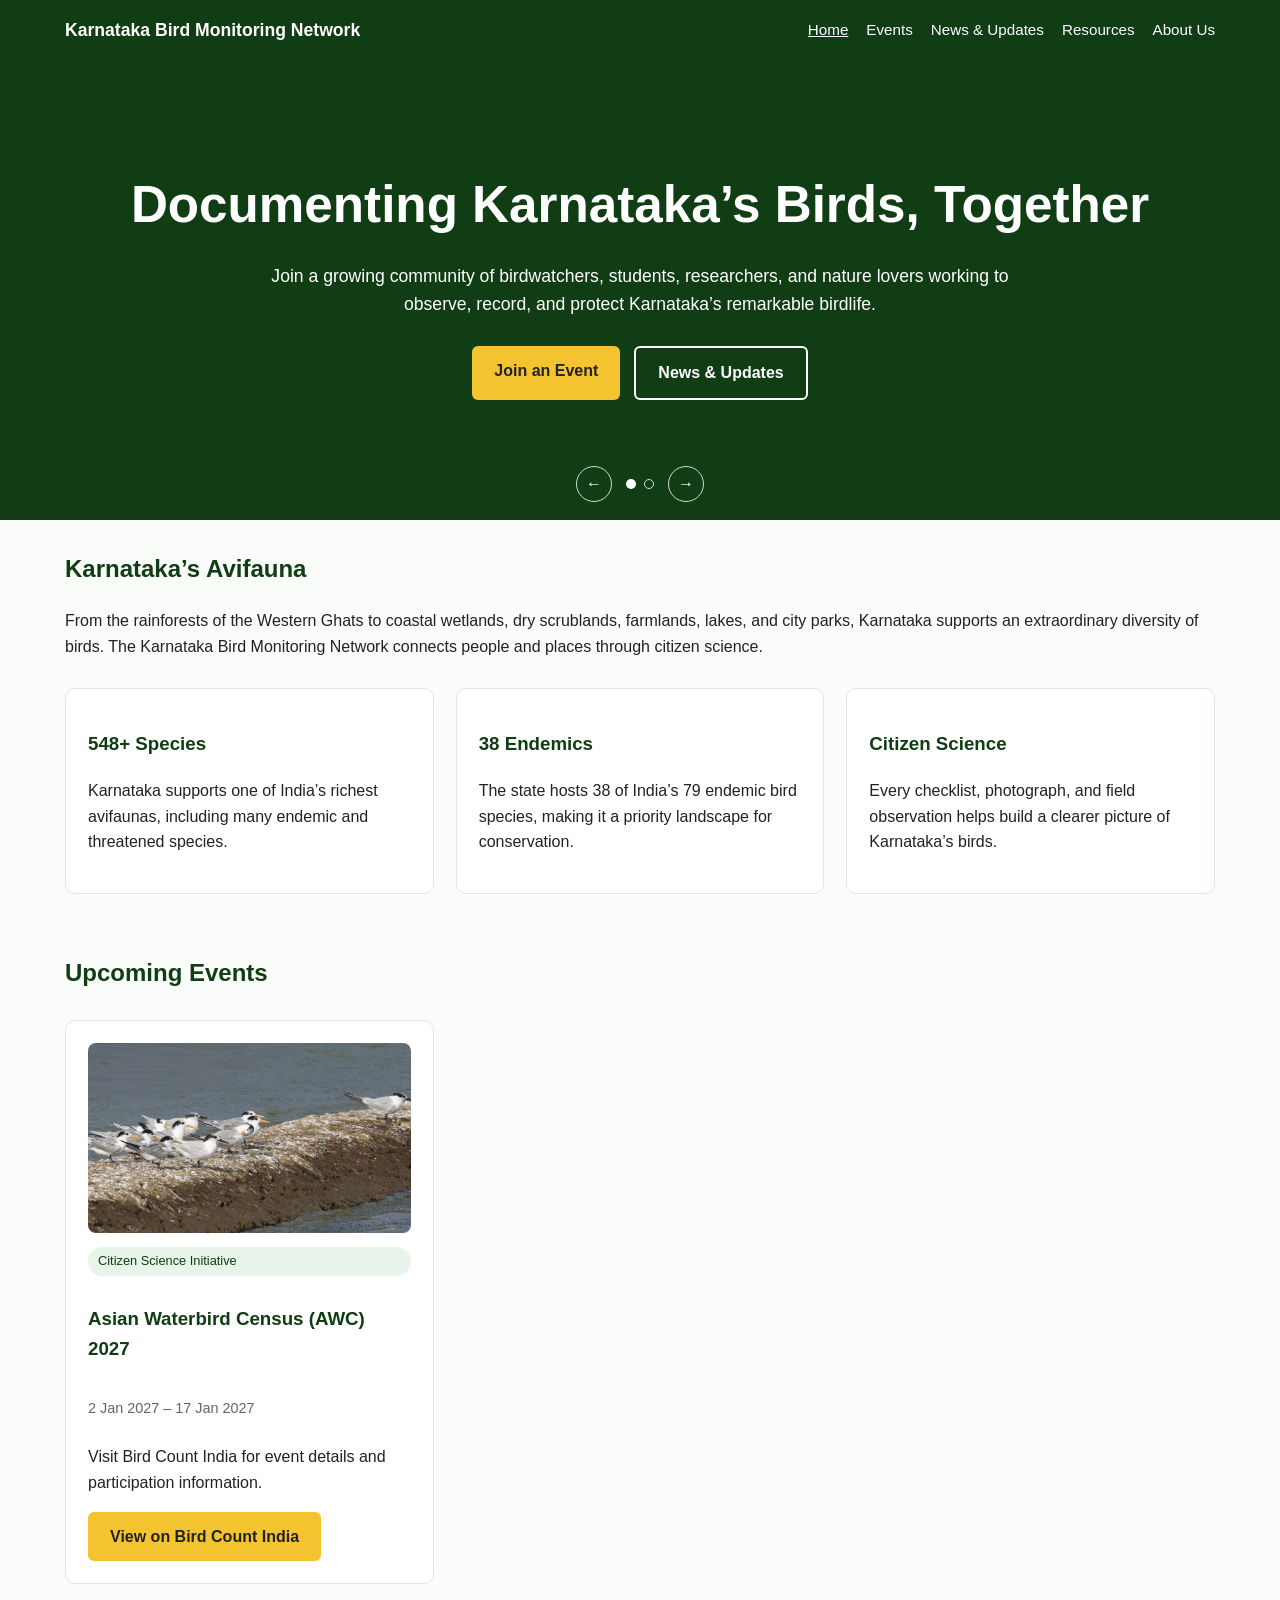
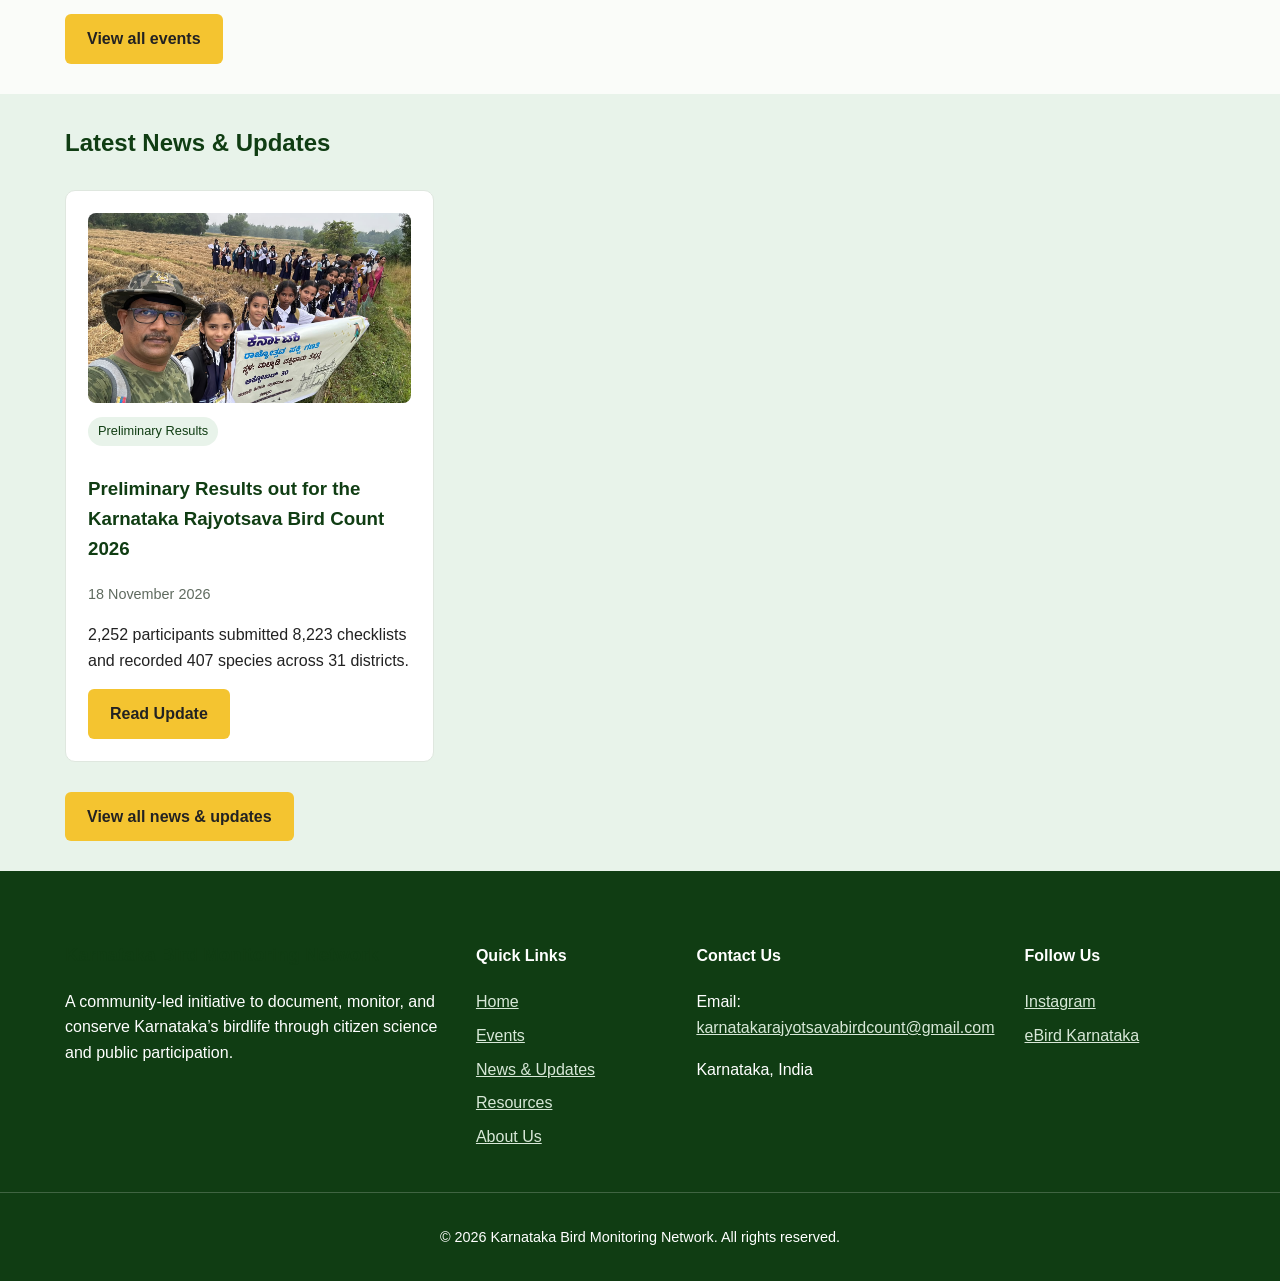
==== commit 8f9f9c57: "event and news updates" ====
--- a/index.html
+++ b/index.html
@@ -20,7 +20,7 @@
         </p>
         <div class="hero-actions">
           <a class="btn" href="events.html">Join an Event</a>
-          <a class="btn btn-outline" href="articles.html">News & Updates</a>
+          <a class="btn btn-outline" href="news.html">News & Updates</a>
         </div>
       </div>
     </div>
@@ -84,25 +84,24 @@
   <section class="section alt">
     <div class="container">
       <h2>Latest News & Updates</h2>
-      <div class="article-grid">
-        <article class="article-card">
+      <div class="news-grid">
+        <article class="news-card">
           <img src="events/karnataka-rajyotsava-bird-count-2026/images/walk1.jpg" alt="Participants at the Karnataka Rajyotsava Bird Count" loading="lazy" />
           <span class="tag">Preliminary Results</span>
-          <h3>Preliminary Results Out for the Karnataka Rajyotsava Bird Count</h3>
-          <p class="article-meta">18 November 2026</p>
+          <h3>Preliminary Results out for the Karnataka Rajyotsava Bird Count 2026</h3>
+          <p class="news-meta">18 November 2026</p>
           <p>2,252 participants submitted 8,223 checklists and recorded 407 species across 31 districts.</p>
-          <a class="btn" href="articles.html">Read Update</a>
+          <a class="btn" href="news/krbc-preliminary-results.html">Read Update</a>
         </article>
       </div>
-      <a class="btn" href="articles.html">View all news & updates</a>
+      <a class="btn" href="news.html">View all news & updates</a>
     </div>
   </section>
 
   <div id="site-footer"></div>
 
   <script src="js/layout.js"></script>
-  <script src="js/data.js"></script>
-  <script src="js/event.js"></script>
+  <script src="js/event.js?v=event-location-meta"></script>
   <script src="js/home.js"></script>
 </body>
 </html>
--- a/css/style.css
+++ b/css/style.css
@@ -241,19 +241,29 @@
 .card,
 .habitat-card,
 .event-card,
-.article-card {
+.news-card {
   background: var(--white);
   border: 1px solid var(--border);
   border-radius: 10px;
   padding: 22px;
 }
 
+.event-card {
+  display: flex;
+  flex-direction: column;
+}
+
+.event-card > .btn {
+  align-self: flex-start;
+  margin-top: auto;
+}
+
 .habitat-card h3 {
   margin-top: 0;
 }
 
 .event-grid,
-.article-grid {
+.news-grid {
   display: grid;
   grid-template-columns: repeat(3, 1fr);
   gap: 22px;
@@ -261,7 +271,7 @@
 }
 
 .event-card img,
-.article-card img {
+.news-card img {
   width: 100%;
   height: 190px;
   object-fit: cover;
@@ -270,7 +280,7 @@
 }
 
 .event-meta,
-.article-meta {
+.news-meta {
   color: var(--muted);
   font-size: 0.9rem;
   margin-bottom: 8px;
@@ -286,8 +296,7 @@
   margin-bottom: 10px;
 }
 
-.event-filters,
-.article-filters {
+.event-filters {
   display: flex;
   gap: 10px;
   flex-wrap: wrap;
@@ -456,6 +465,17 @@
 
 .report-header {
   margin-bottom: 18px;
+}
+
+.report-back-link {
+  display: block;
+  margin-bottom: 16px;
+  text-decoration: none;
+}
+
+.report-back-link:hover,
+.report-back-link:focus-visible {
+  text-decoration: underline;
 }
 
 .report-header h1 {
@@ -718,8 +738,7 @@
   height: 100%;
 }
 
-.event-hero,
-.article-hero {
+.event-hero {
   width: 100%;
   height: 340px;
   object-fit: cover;
@@ -727,8 +746,7 @@
   margin-bottom: 25px;
 }
 
-.event-stats,
-.article-stats {
+.event-stats {
   display: grid;
   grid-template-columns: repeat(4, 1fr);
   gap: 16px;
@@ -1037,9 +1055,8 @@
   .grid.three,
   .grid.four,
   .event-grid,
-  .article-grid,
-  .event-stats,
-  .article-stats {
+  .news-grid,
+  .event-stats {
     grid-template-columns: repeat(2, 1fr);
   }
 
@@ -1124,9 +1141,8 @@
   .grid.three,
   .grid.four,
   .event-grid,
-  .article-grid,
+  .news-grid,
   .event-stats,
-  .article-stats,
   .footer-grid {
     grid-template-columns: 1fr;
   }
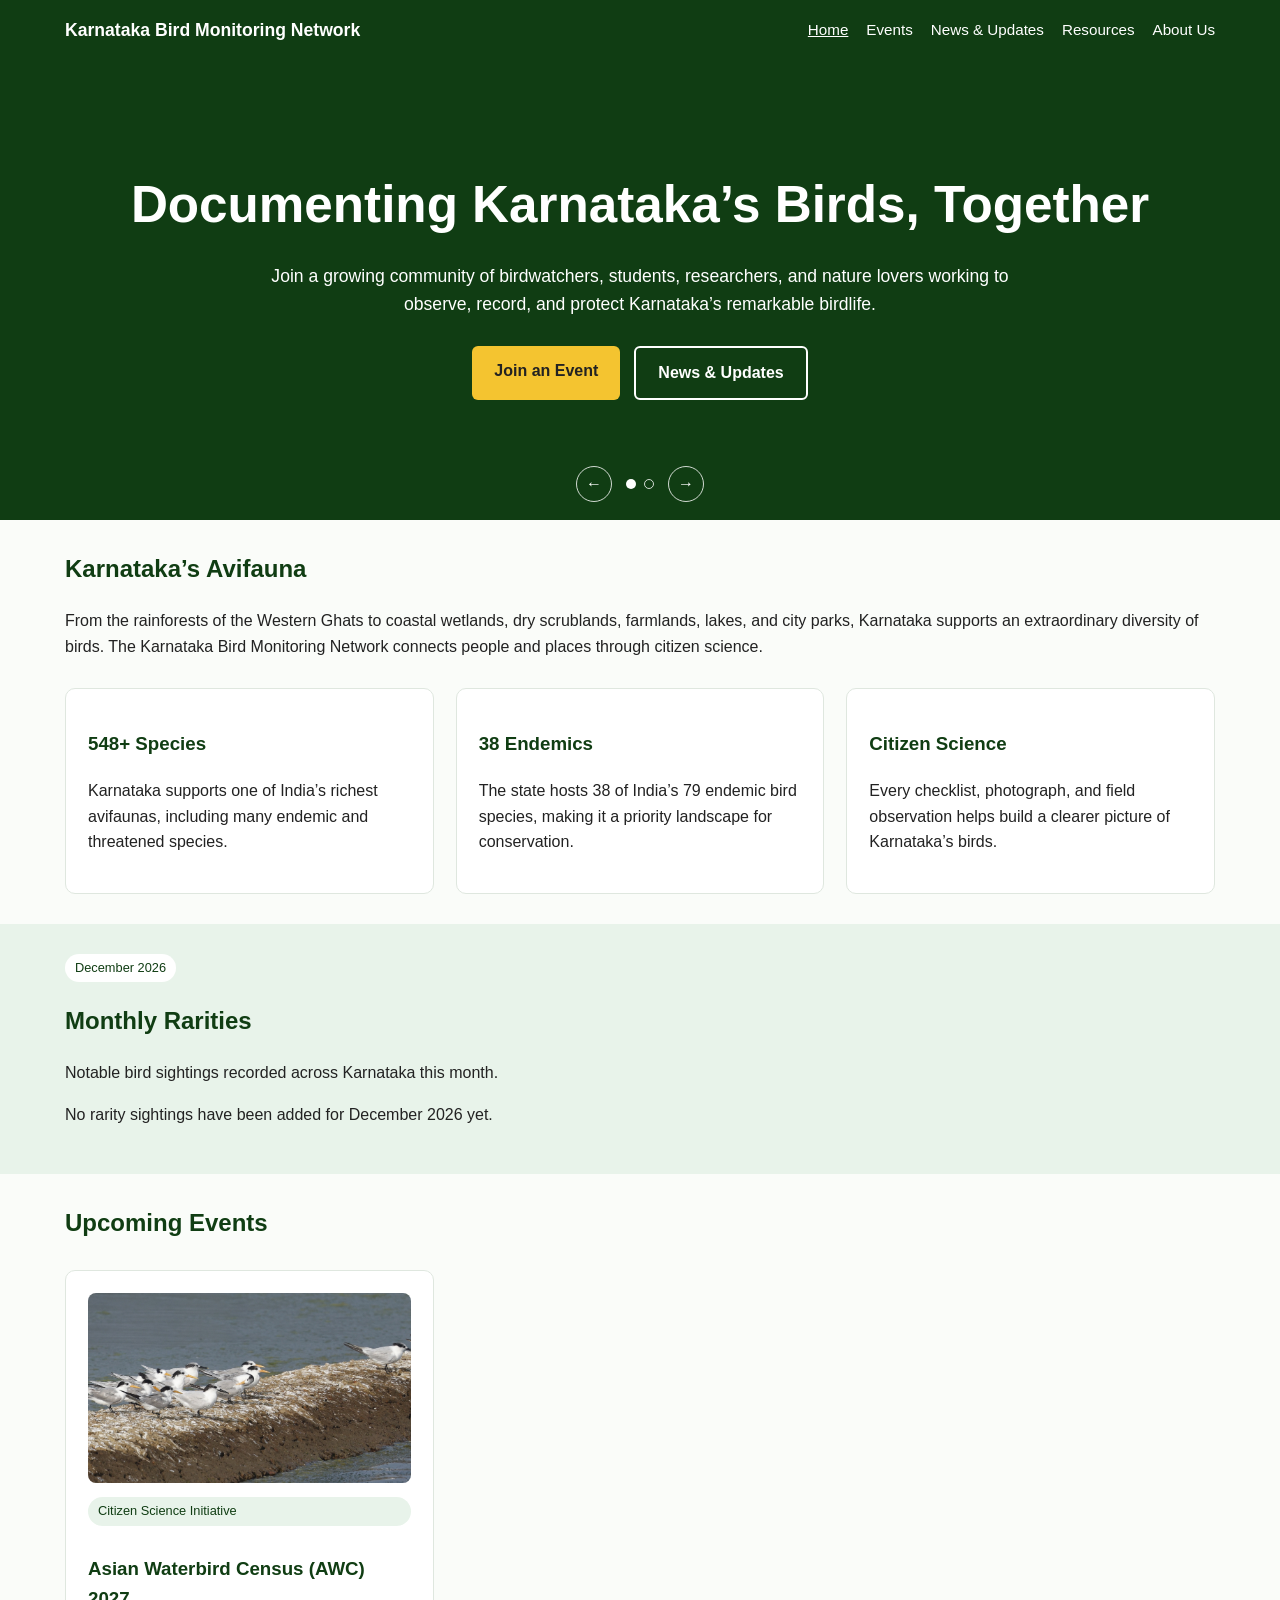
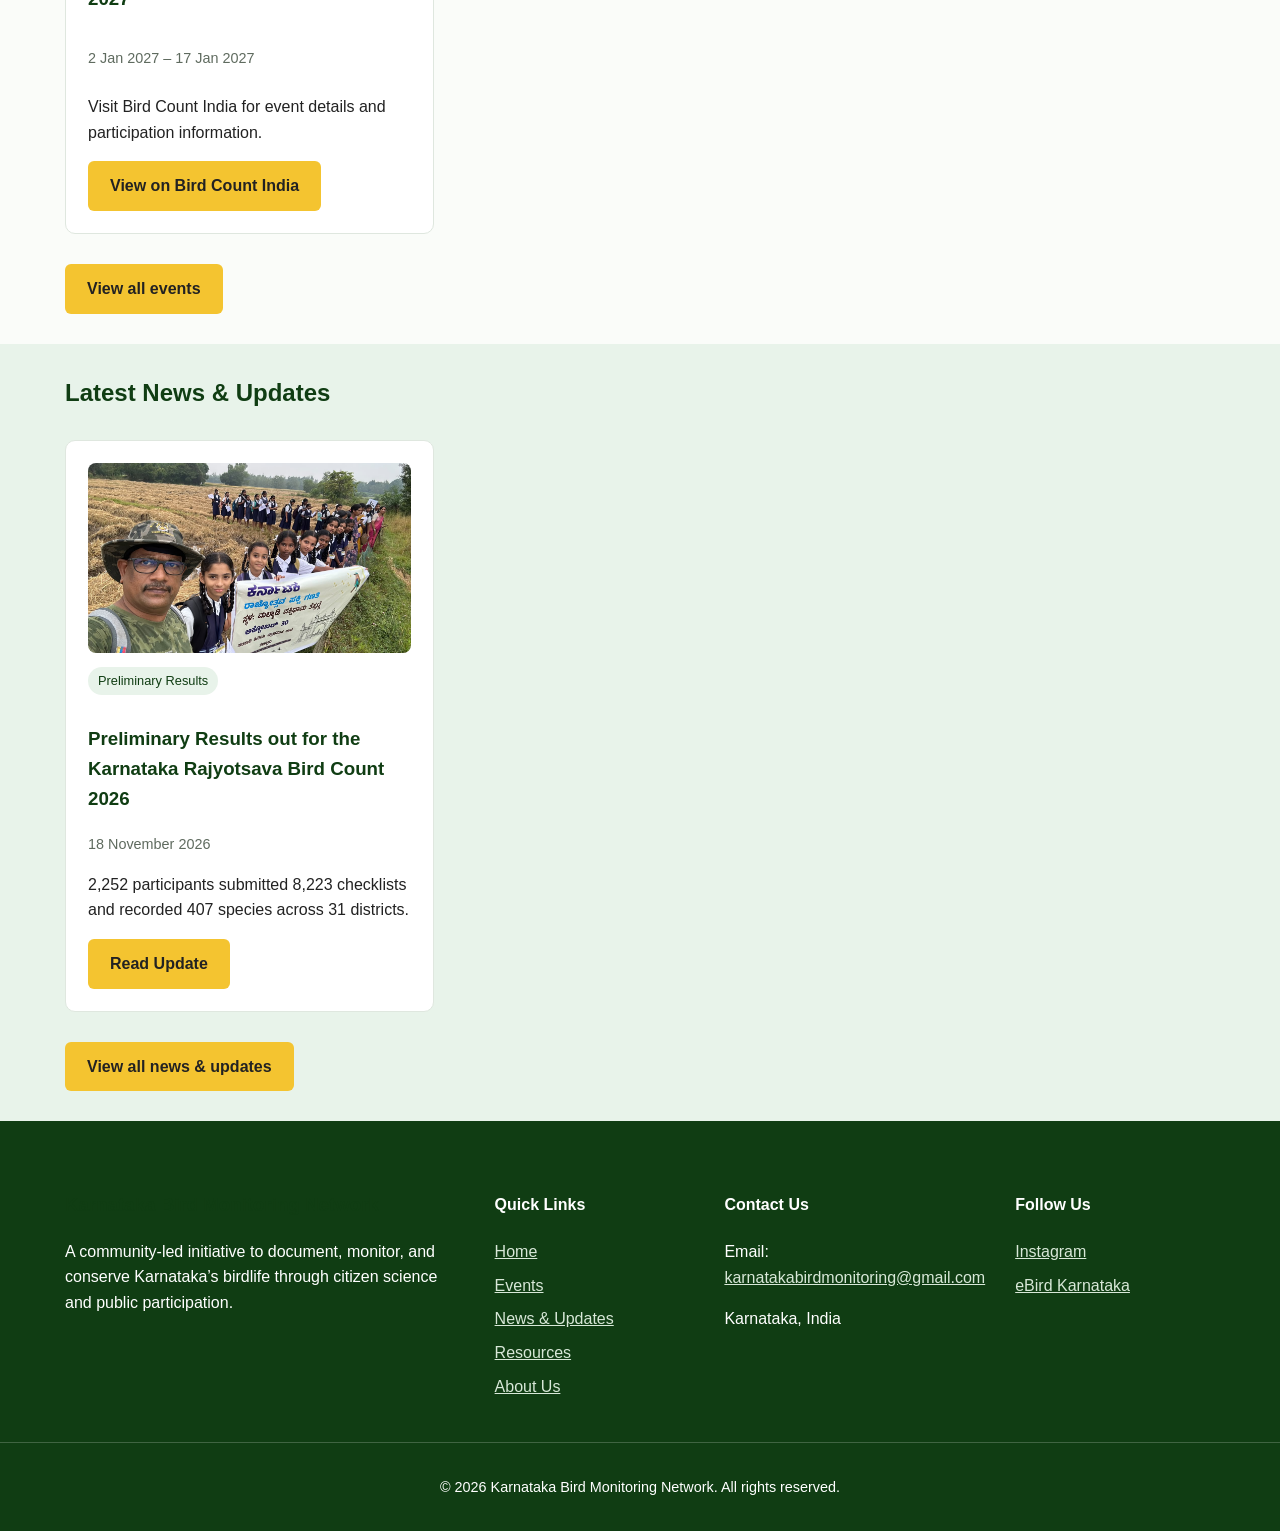
==== commit e2bc1f8f: "added monthly rarities section" ====
--- a/index.html
+++ b/index.html
@@ -73,6 +73,15 @@
     </div>
   </section>
 
+  <section class="section monthly-rarities-section" aria-labelledby="monthly-rarities-heading">
+    <div class="container">
+      <span class="tag" data-rarity-month></span>
+      <h2 id="monthly-rarities-heading">Monthly Rarities</h2>
+      <p>Notable bird sightings recorded across Karnataka this month.</p>
+      <div id="monthly-rarities" aria-live="polite">Loading monthly rarities…</div>
+    </div>
+  </section>
+
   <section class="section">
     <div class="container">
       <h2>Upcoming Events</h2>
--- a/css/style.css
+++ b/css/style.css
@@ -284,6 +284,117 @@
   color: var(--muted);
   font-size: 0.9rem;
   margin-bottom: 8px;
+}
+
+.monthly-rarities-section {
+  background: var(--green-light);
+}
+
+.monthly-rarities-section .tag {
+  margin-bottom: 0;
+  background: var(--white);
+}
+
+.rarity-carousel {
+  margin-top: 20px;
+}
+
+.rarity-track {
+  display: flex;
+  gap: 14px;
+  overflow-x: auto;
+  scroll-snap-type: x mandatory;
+  scroll-behavior: smooth;
+  scrollbar-width: none;
+  -webkit-overflow-scrolling: touch;
+}
+
+.rarity-track::-webkit-scrollbar {
+  display: none;
+}
+
+.rarity-card {
+  display: flex;
+  min-width: 0;
+  flex: 0 0 calc((100% - 28px) / 3);
+  flex-direction: column;
+  overflow: hidden;
+  scroll-snap-align: start;
+  border: 1px solid var(--border);
+  border-radius: 10px;
+  background: var(--white);
+}
+
+.rarity-card-image {
+  display: block;
+  width: 100%;
+  height: 240px;
+  object-fit: cover;
+}
+
+.rarity-picture-credit {
+  margin: 0;
+  padding: 8px 14px 0;
+  color: var(--muted);
+  font-size: 0.78rem;
+  line-height: 1.3;
+}
+
+.rarity-card-content {
+  display: flex;
+  flex: 1;
+  flex-direction: column;
+  align-items: flex-start;
+  padding: 20px;
+}
+
+.rarity-card-content h3 {
+  margin: 0 0 12px;
+}
+
+.rarity-details {
+  display: flex;
+  flex-wrap: wrap;
+  gap: 8px;
+  margin: 0 0 12px;
+}
+
+.rarity-detail-tag {
+  display: inline-flex;
+  align-items: center;
+  gap: 6px;
+  padding: 6px 10px;
+  border-radius: 999px;
+  background: var(--green-light);
+  font-size: 0.85rem;
+}
+
+.rarity-details dt {
+  color: var(--muted);
+  font-weight: bold;
+}
+
+.rarity-details dt::after {
+  content: ":";
+}
+
+.rarity-details dd {
+  margin: 0;
+}
+
+.rarity-card-content > p {
+  margin: 0 0 18px;
+}
+
+.rarity-card-content > .btn {
+  margin-top: auto;
+}
+
+.rarity-carousel-controls {
+  display: flex;
+  justify-content: center;
+  gap: 12px;
+  margin-top: 14px;
 }
 
 .tag {
@@ -917,6 +1028,70 @@
   margin: 42px 0;
 }
 
+.resource-contact {
+  padding: 28px;
+  border-radius: 10px;
+  background: var(--green-light);
+}
+
+.resource-contact h2 {
+  margin-top: 0;
+}
+
+.resource-contact p {
+  margin-bottom: 20px;
+}
+
+.resource-modal {
+  width: min(760px, calc(100% - 32px));
+  max-width: none;
+  max-height: 90vh;
+  padding: 0;
+  overflow: hidden;
+  border: 1px solid var(--border);
+  border-radius: 10px;
+  background: var(--white);
+}
+
+.resource-modal::backdrop {
+  background: rgba(0, 0, 0, 0.6);
+}
+
+.resource-modal-header {
+  display: flex;
+  align-items: center;
+  justify-content: space-between;
+  gap: 16px;
+  padding: 14px 20px;
+  border-bottom: 1px solid var(--border);
+}
+
+.resource-modal-header h2 {
+  margin: 0;
+}
+
+.resource-modal-close {
+  display: grid;
+  width: 40px;
+  height: 40px;
+  flex: 0 0 auto;
+  place-items: center;
+  border: 0;
+  border-radius: 50%;
+  background: var(--green-light);
+  color: var(--green-dark);
+  font: inherit;
+  font-size: 1.6rem;
+  cursor: pointer;
+}
+
+.resource-modal iframe {
+  display: block;
+  width: 100%;
+  height: min(75vh, 900px);
+  border: 0;
+}
+
 .resource-table-wrap {
   overflow-x: auto;
   margin-top: 20px;
@@ -1027,6 +1202,12 @@
   font-size: 0.9rem;
 }
 
+@media (prefers-reduced-motion: reduce) {
+  .rarity-track {
+    scroll-behavior: auto;
+  }
+}
+
 @media (max-width: 900px) {
   .district-totals,
   .day-metrics,
@@ -1050,6 +1231,10 @@
 
   .carousel-page {
     grid-template-columns: repeat(2, minmax(0, 1fr));
+  }
+
+  .rarity-card {
+    flex-basis: calc((100% - 14px) / 2);
   }
 
   .grid.three,
@@ -1135,6 +1320,10 @@
 
   .carousel-page {
     grid-template-columns: 1fr;
+  }
+
+  .rarity-card {
+    flex-basis: 100%;
   }
 
   .grid.two,
